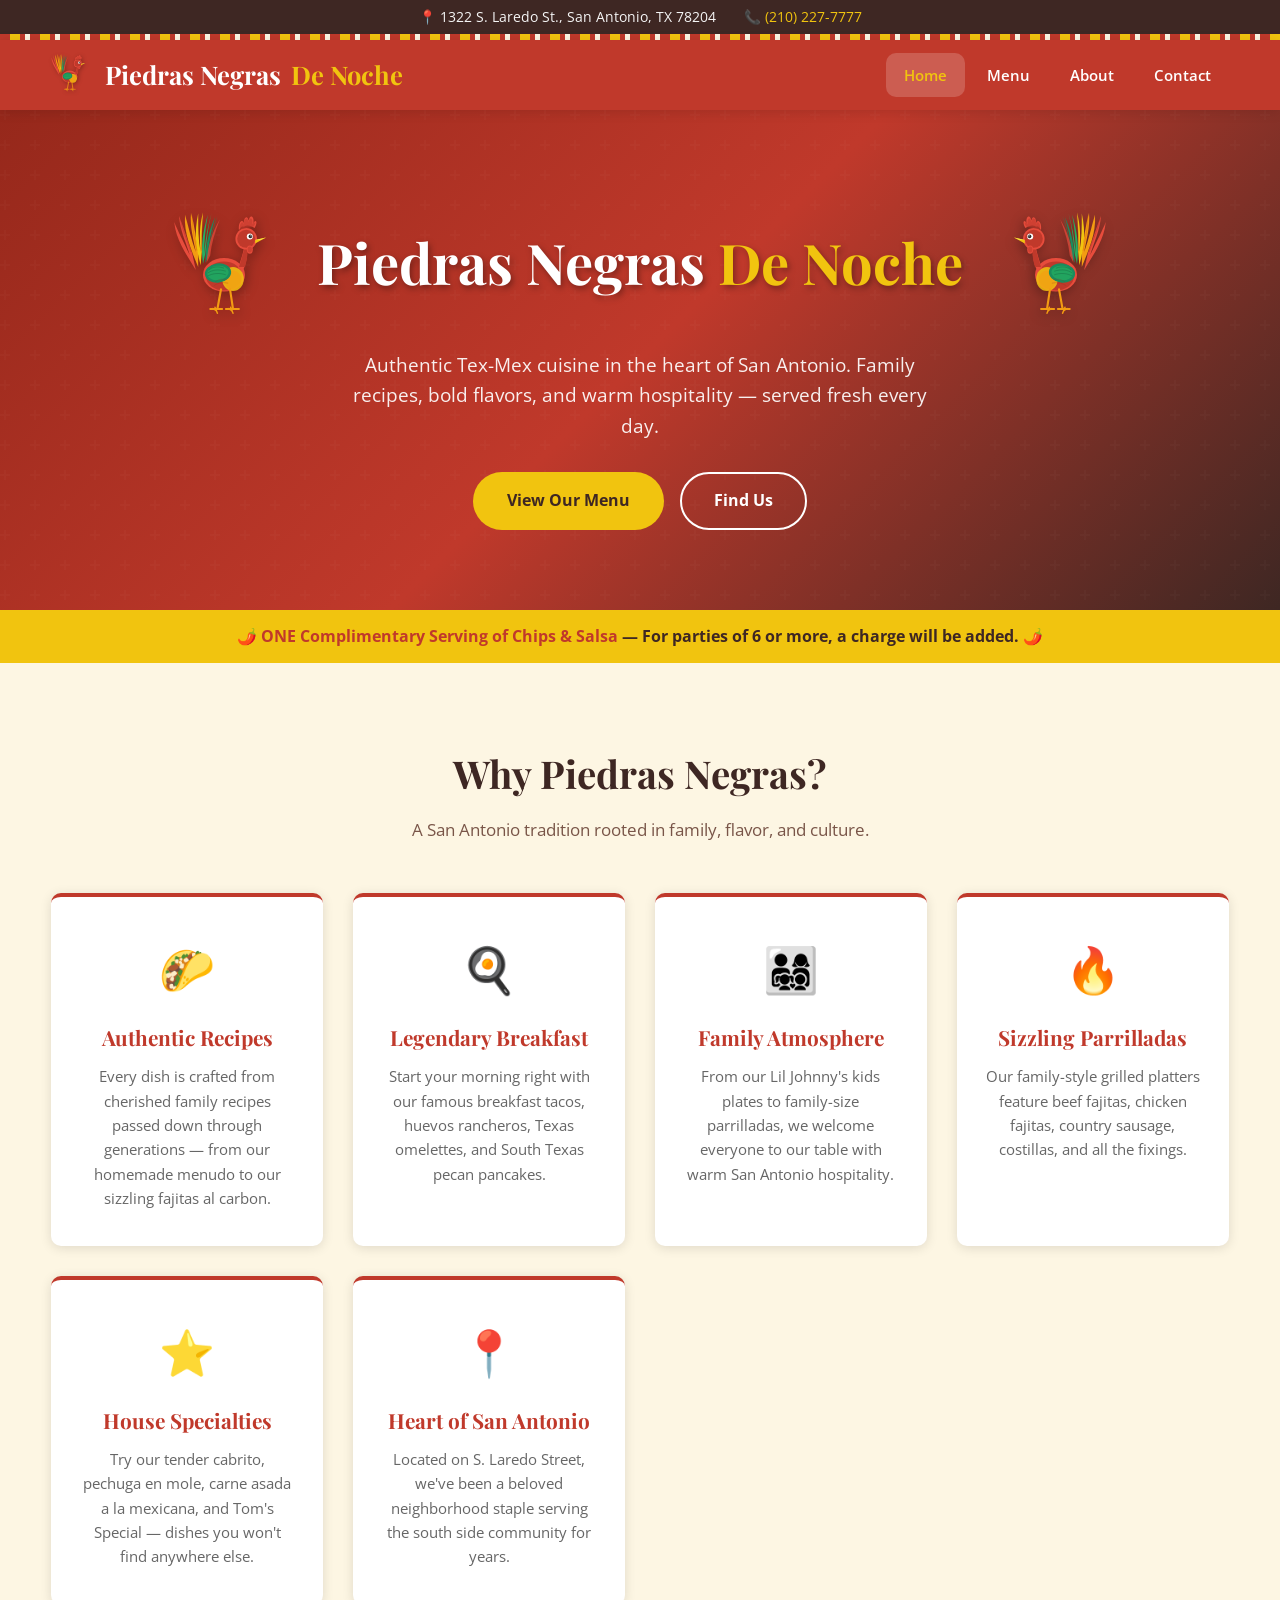
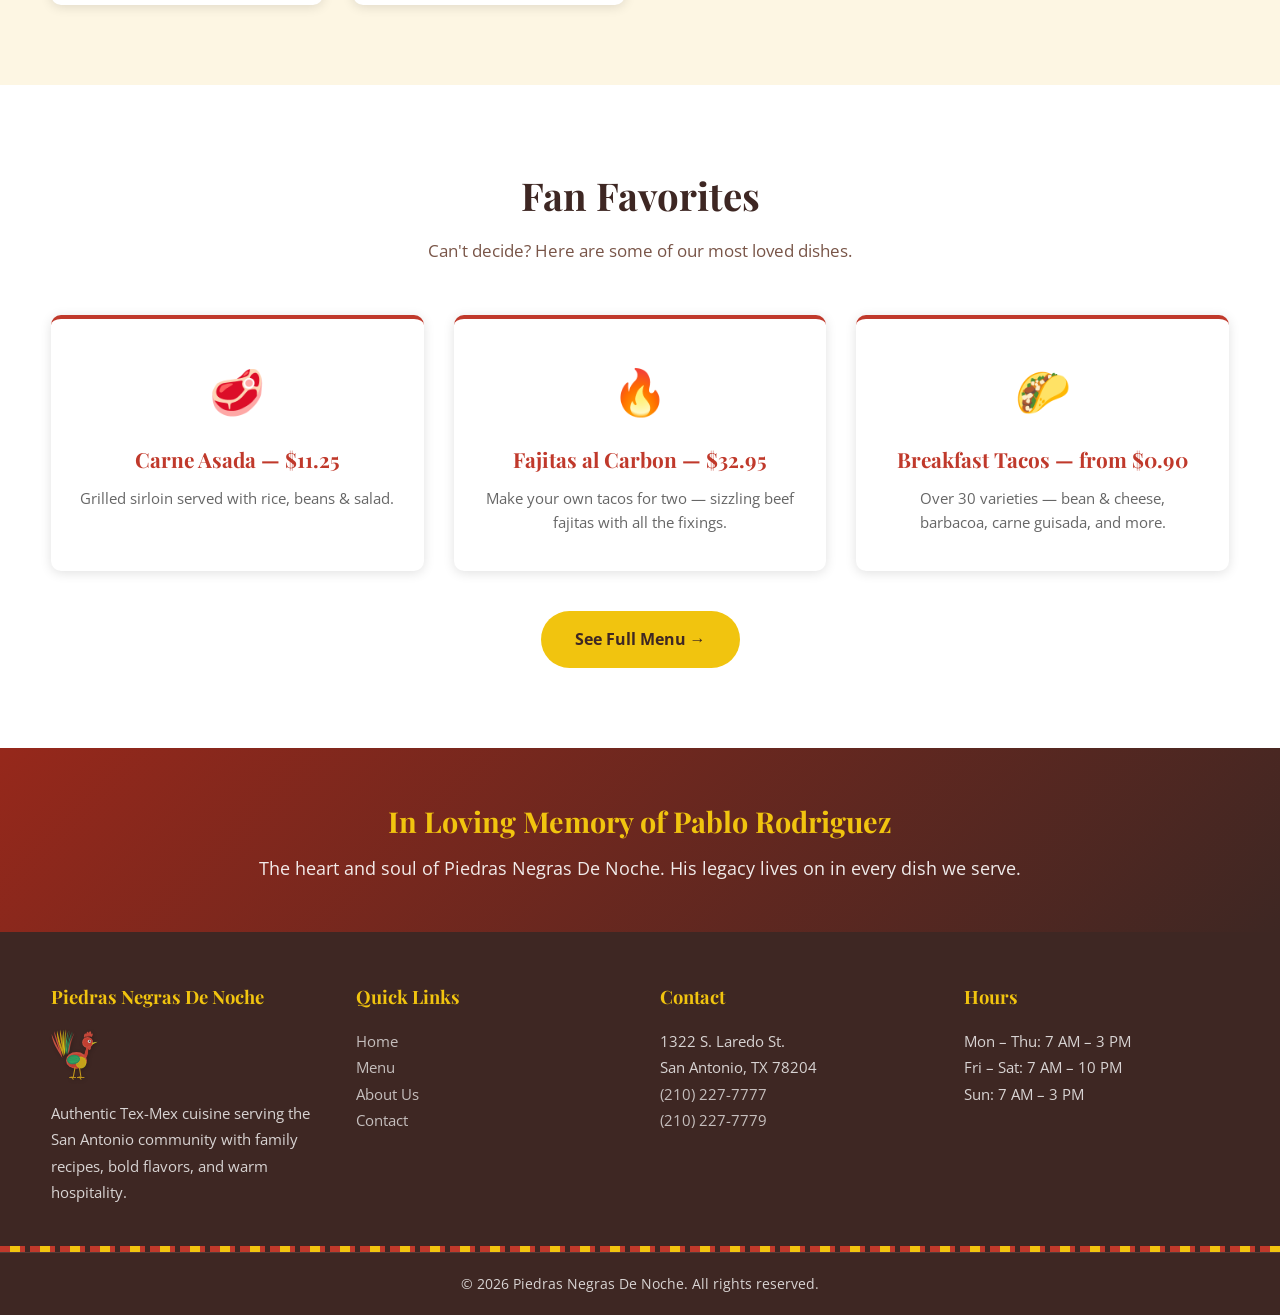
==== index.html @ 1b267cae "first commit" ====
<!DOCTYPE html>
<html lang="en">
<head>
  <meta charset="UTF-8">
  <meta name="viewport" content="width=device-width, initial-scale=1.0">
  <meta name="description" content="Piedras Negras De Noche — Authentic Tex-Mex restaurant in San Antonio, TX. Serving the best breakfast tacos, enchiladas, fajitas, and more since day one.">
  <title>Piedras Negras De Noche | Authentic Tex-Mex — San Antonio, TX</title>

  <!-- Fonts -->
  <link rel="preconnect" href="https://fonts.googleapis.com">
  <link rel="preconnect" href="https://fonts.gstatic.com" crossorigin>
  <link href="https://fonts.googleapis.com/css2?family=Open+Sans:wght@400;600;700&family=Playfair+Display:wght@600;700;800&display=swap" rel="stylesheet">

  <link rel="stylesheet" href="css/styles.css">
</head>
<body>

  <!-- Top Info Bar -->
  <div class="top-bar">
    <span>📍 1322 S. Laredo St., San Antonio, TX 78204</span>
    <span>📞 <a href="tel:2102277777">(210) 227-7777</a></span>
  </div>

  <!-- Decorative Border -->
  <div class="aztec-border"></div>

  <!-- Header -->
  <header>
    <div class="container nav-wrapper">
      <a href="index.html" class="logo">
        <img src="images/rooster.svg" alt="Piedras Negras rooster mascot" class="mascot-logo">
        Piedras Negras <span>De Noche</span>
      </a>
      <button class="hamburger" aria-label="Toggle navigation" aria-expanded="false">
        <span></span><span></span><span></span>
      </button>
      <nav>
        <ul class="nav-menu">
          <li><a href="index.html">Home</a></li>
          <li><a href="menu.html">Menu</a></li>
          <li><a href="about.html">About</a></li>
          <li><a href="contact.html">Contact</a></li>
        </ul>
      </nav>
    </div>
  </header>

  <!-- Hero Section -->
  <section class="hero">
    <div class="hero-mascot-row">
      <img src="images/rooster.svg" alt="" class="mascot-hero" aria-hidden="true">
      <h1>Piedras Negras <span>De Noche</span></h1>
      <img src="images/rooster.svg" alt="" class="mascot-hero flip" aria-hidden="true">
    </div>
    <p>Authentic Tex-Mex cuisine in the heart of San Antonio. Family recipes, bold flavors, and warm hospitality — served fresh every day.</p>
    <div class="hero-cta">
      <a href="menu.html" class="btn btn-primary">View Our Menu</a>
      <a href="contact.html" class="btn btn-outline">Find Us</a>
    </div>
  </section>

  <!-- Specials Banner -->
  <div class="specials-banner">
    🌶️ <span>ONE Complimentary Serving of Chips & Salsa</span> — For parties of 6 or more, a charge will be added. 🌶️
  </div>

  <!-- Why Us Section -->
  <section class="section">
    <div class="container">
      <h2 class="section-title">Why Piedras Negras?</h2>
      <p class="section-subtitle">A San Antonio tradition rooted in family, flavor, and culture.</p>
      <div class="features-grid">
        <div class="feature-card">
          <div class="icon">🌮</div>
          <h3>Authentic Recipes</h3>
          <p>Every dish is crafted from cherished family recipes passed down through generations — from our homemade menudo to our sizzling fajitas al carbon.</p>
        </div>
        <div class="feature-card">
          <div class="icon">🍳</div>
          <h3>Legendary Breakfast</h3>
          <p>Start your morning right with our famous breakfast tacos, huevos rancheros, Texas omelettes, and South Texas pecan pancakes.</p>
        </div>
        <div class="feature-card">
          <div class="icon">👨‍👩‍👧‍👦</div>
          <h3>Family Atmosphere</h3>
          <p>From our Lil Johnny's kids plates to family-size parrilladas, we welcome everyone to our table with warm San Antonio hospitality.</p>
        </div>
        <div class="feature-card">
          <div class="icon">🔥</div>
          <h3>Sizzling Parrilladas</h3>
          <p>Our family-style grilled platters feature beef fajitas, chicken fajitas, country sausage, costillas, and all the fixings.</p>
        </div>
        <div class="feature-card">
          <div class="icon">⭐</div>
          <h3>House Specialties</h3>
          <p>Try our tender cabrito, pechuga en mole, carne asada a la mexicana, and Tom's Special — dishes you won't find anywhere else.</p>
        </div>
        <div class="feature-card">
          <div class="icon">📍</div>
          <h3>Heart of San Antonio</h3>
          <p>Located on S. Laredo Street, we've been a beloved neighborhood staple serving the south side community for years.</p>
        </div>
      </div>
    </div>
  </section>

  <!-- Popular Items Preview -->
  <section class="section section-alt">
    <div class="container">
      <h2 class="section-title">Fan Favorites</h2>
      <p class="section-subtitle">Can't decide? Here are some of our most loved dishes.</p>
      <div class="features-grid">
        <div class="feature-card">
          <div class="icon">🥩</div>
          <h3>Carne Asada — $11.25</h3>
          <p>Grilled sirloin served with rice, beans & salad.</p>
        </div>
        <div class="feature-card">
          <div class="icon">🔥</div>
          <h3>Fajitas al Carbon — $32.95</h3>
          <p>Make your own tacos for two — sizzling beef fajitas with all the fixings.</p>
        </div>
        <div class="feature-card">
          <div class="icon">🌮</div>
          <h3>Breakfast Tacos — from $0.90</h3>
          <p>Over 30 varieties — bean & cheese, barbacoa, carne guisada, and more.</p>
        </div>
      </div>
      <div style="text-align:center;margin-top:40px;">
        <a href="menu.html" class="btn btn-primary">See Full Menu →</a>
      </div>
    </div>
  </section>

  <!-- Dedication -->
  <div class="dedication-banner">
    <h3>In Loving Memory of Pablo Rodriguez</h3>
    <p>The heart and soul of Piedras Negras De Noche. His legacy lives on in every dish we serve.</p>
  </div>

  <!-- Footer -->
  <footer>
    <div class="container">
      <div class="footer-grid">
        <div class="footer-col">
          <h4>Piedras Negras De Noche</h4>
          <img src="images/rooster.svg" alt="Piedras Negras rooster mascot" class="mascot-footer">
          <p>Authentic Tex-Mex cuisine serving the San Antonio community with family recipes, bold flavors, and warm hospitality.</p>
        </div>
        <div class="footer-col">
          <h4>Quick Links</h4>
          <ul>
            <li><a href="index.html">Home</a></li>
            <li><a href="menu.html">Menu</a></li>
            <li><a href="about.html">About Us</a></li>
            <li><a href="contact.html">Contact</a></li>
          </ul>
        </div>
        <div class="footer-col">
          <h4>Contact</h4>
          <p>1322 S. Laredo St.<br>San Antonio, TX 78204</p>
          <p><a href="tel:2102277777">(210) 227-7777</a><br><a href="tel:2102277779">(210) 227-7779</a></p>
        </div>
        <div class="footer-col">
          <h4>Hours</h4>
          <p>Mon – Thu: 7 AM – 3 PM<br>Fri – Sat: 7 AM – 10 PM<br>Sun: 7 AM – 3 PM</p>
        </div>
      </div>
    </div>
    <div class="aztec-border"></div>
    <div class="footer-bottom">
      <p>&copy; <span id="current-year"></span> Piedras Negras De Noche. All rights reserved.</p>
    </div>
  </footer>

  <!-- Back to Top -->
  <button class="back-to-top" aria-label="Back to top">↑</button>

  <script src="js/main.js"></script>
</body>
</html>
---- css/styles.css ----
/* =============================================
   Piedras Negras De Noche — Restaurant Website
   ============================================= */

/* ---------- CSS Variables / Theme ---------- */
:root {
  --red-primary: #c0392b;
  --red-dark: #96281b;
  --red-light: #e74c3c;
  --yellow-primary: #f1c40f;
  --yellow-light: #f9e547;
  --yellow-bg: #fef9e7;
  --cream: #fdf6e3;
  --brown-dark: #3e2723;
  --brown-med: #5d4037;
  --brown-light: #795548;
  --text-dark: #2c2c2c;
  --text-light: #f5f5f5;
  --white: #ffffff;
  --shadow: 0 2px 12px rgba(0,0,0,0.12);
  --shadow-lg: 0 8px 30px rgba(0,0,0,0.18);
  --radius: 10px;
  --transition: all 0.3s ease;
  --font-heading: 'Playfair Display', Georgia, serif;
  --font-body: 'Open Sans', -apple-system, BlinkMacSystemFont, 'Segoe UI', sans-serif;
  --max-width: 1200px;
}

/* ---------- Reset ---------- */
*, *::before, *::after { box-sizing: border-box; margin: 0; padding: 0; }

html { scroll-behavior: smooth; font-size: 16px; }

body {
  font-family: var(--font-body);
  color: var(--text-dark);
  background: var(--cream);
  line-height: 1.6;
  -webkit-font-smoothing: antialiased;
}

img { max-width: 100%; height: auto; display: block; }
a { text-decoration: none; color: inherit; transition: var(--transition); }
ul { list-style: none; }

.container { width: 92%; max-width: var(--max-width); margin: 0 auto; }

/* ---------- Scrollbar ---------- */
::-webkit-scrollbar { width: 8px; }
::-webkit-scrollbar-track { background: var(--cream); }
::-webkit-scrollbar-thumb { background: var(--red-primary); border-radius: 4px; }

/* ---------- Top Bar ---------- */
.top-bar {
  background: var(--brown-dark);
  color: var(--text-light);
  font-size: 0.85rem;
  padding: 6px 0;
  text-align: center;
}
.top-bar a { color: var(--yellow-primary); }
.top-bar a:hover { color: var(--yellow-light); }
.top-bar span { margin: 0 12px; }

/* ---------- Header / Navbar ---------- */
header {
  background: var(--red-primary);
  position: sticky;
  top: 0;
  z-index: 1000;
  box-shadow: var(--shadow);
}

.nav-wrapper {
  display: flex;
  align-items: center;
  justify-content: space-between;
  padding: 0 0;
  min-height: 70px;
}

.logo {
  font-family: var(--font-heading);
  font-size: 1.6rem;
  color: var(--white);
  font-weight: 700;
  white-space: nowrap;
  display: flex;
  align-items: center;
  gap: 10px;
}
.logo span { color: var(--yellow-primary); }

/* Rooster Mascot */
.mascot-logo {
  width: 44px;
  height: 44px;
  flex-shrink: 0;
  filter: drop-shadow(1px 1px 2px rgba(0,0,0,0.3));
  transition: var(--transition);
}
.logo:hover .mascot-logo {
  transform: scale(1.1);
  filter: drop-shadow(2px 2px 4px rgba(0,0,0,0.4));
}

.mascot-hero {
  width: 120px;
  height: 120px;
  filter: drop-shadow(2px 3px 6px rgba(0,0,0,0.3));
  animation: mascotBob 3s ease-in-out infinite;
}
.mascot-hero.flip {
  transform: scaleX(-1);
}

@keyframes mascotBob {
  0%, 100% { transform: translateY(0); }
  50% { transform: translateY(-8px); }
}
@keyframes mascotBobFlip {
  0%, 100% { transform: scaleX(-1) translateY(0); }
  50% { transform: scaleX(-1) translateY(-8px); }
}
.mascot-hero.flip {
  animation: mascotBobFlip 3s ease-in-out infinite;
  animation-delay: 0.3s;
}

.hero-mascot-row {
  display: flex;
  align-items: center;
  justify-content: center;
  gap: 24px;
  margin-bottom: 20px;
}

.mascot-footer {
  width: 60px;
  height: 60px;
  opacity: 0.7;
  margin-bottom: 12px;
  filter: brightness(1.3) drop-shadow(1px 1px 2px rgba(0,0,0,0.3));
  transition: var(--transition);
}
.mascot-footer:hover {
  opacity: 1;
  transform: scale(1.08);
}

@media (max-width: 768px) {
  .mascot-logo { width: 36px; height: 36px; }
  .mascot-hero { width: 80px; height: 80px; }
  .hero-mascot-row { gap: 14px; }
}
@media (max-width: 600px) {
  .mascot-hero { width: 60px; height: 60px; }
  .hero-mascot-row { gap: 10px; }
}

nav ul {
  display: flex;
  gap: 4px;
}

nav a {
  display: block;
  padding: 10px 18px;
  color: var(--white);
  font-weight: 600;
  font-size: 0.95rem;
  border-radius: var(--radius);
  transition: var(--transition);
}
nav a:hover,
nav a.active {
  background: rgba(255,255,255,0.18);
  color: var(--yellow-primary);
}

/* Hamburger */
.hamburger {
  display: none;
  flex-direction: column;
  gap: 5px;
  background: none;
  border: none;
  cursor: pointer;
  padding: 8px;
}
.hamburger span {
  display: block;
  width: 26px;
  height: 3px;
  background: var(--white);
  border-radius: 2px;
  transition: var(--transition);
}

/* Mobile nav */
@media (max-width: 768px) {
  .hamburger { display: flex; }
  nav ul {
    display: none;
    flex-direction: column;
    position: absolute;
    top: 70px; left: 0; right: 0;
    background: var(--red-dark);
    padding: 16px;
    gap: 0;
    box-shadow: var(--shadow-lg);
  }
  nav ul.open { display: flex; }
  nav a { padding: 14px 20px; border-radius: 0; border-bottom: 1px solid rgba(255,255,255,0.1); }
  .logo { font-size: 1.25rem; }
}

/* ---------- Hero ---------- */
.hero {
  background: linear-gradient(135deg, var(--red-dark) 0%, var(--red-primary) 50%, var(--brown-dark) 100%);
  color: var(--white);
  text-align: center;
  padding: 100px 20px 80px;
  position: relative;
  overflow: hidden;
}
.hero::before {
  content: '';
  position: absolute;
  top: 0; left: 0; right: 0; bottom: 0;
  background: url("data:image/svg+xml,%3Csvg width='60' height='60' viewBox='0 0 60 60' xmlns='http://www.w3.org/2000/svg'%3E%3Cg fill='none' fill-rule='evenodd'%3E%3Cg fill='%23ffffff' fill-opacity='0.04'%3E%3Cpath d='M36 34v-4h-2v4h-4v2h4v4h2v-4h4v-2h-4zm0-30V0h-2v4h-4v2h4v4h2V6h4V4h-4zM6 34v-4H4v4H0v2h4v4h2v-4h4v-2H6zM6 4V0H4v4H0v2h4v4h2V6h4V4H6z'/%3E%3C/g%3E%3C/g%3E%3C/svg%3E") repeat;
  opacity: 0.5;
}
.hero > * { position: relative; z-index: 1; }
.hero h1 {
  font-family: var(--font-heading);
  font-size: 3.5rem;
  margin-bottom: 16px;
  text-shadow: 2px 3px 6px rgba(0,0,0,0.35);
}
.hero h1 span { color: var(--yellow-primary); }
.hero p {
  font-size: 1.2rem;
  margin-bottom: 30px;
  max-width: 600px;
  margin-left: auto; margin-right: auto;
  opacity: 0.92;
}
.hero-cta {
  display: inline-flex;
  gap: 16px;
  flex-wrap: wrap;
  justify-content: center;
}

/* Buttons */
.btn {
  display: inline-block;
  padding: 14px 32px;
  border-radius: 50px;
  font-weight: 700;
  font-size: 1rem;
  cursor: pointer;
  border: 2px solid transparent;
  transition: var(--transition);
  text-align: center;
}
.btn-primary {
  background: var(--yellow-primary);
  color: var(--brown-dark);
}
.btn-primary:hover {
  background: var(--yellow-light);
  transform: translateY(-2px);
  box-shadow: 0 6px 20px rgba(241,196,15,0.4);
}
.btn-outline {
  border-color: var(--white);
  color: var(--white);
  background: transparent;
}
.btn-outline:hover {
  background: var(--white);
  color: var(--red-primary);
  transform: translateY(-2px);
}

/* ---------- Section Common ---------- */
.section {
  padding: 80px 0;
}
.section-title {
  font-family: var(--font-heading);
  font-size: 2.4rem;
  text-align: center;
  margin-bottom: 12px;
  color: var(--brown-dark);
}
.section-subtitle {
  text-align: center;
  color: var(--brown-light);
  font-size: 1.05rem;
  margin-bottom: 50px;
}
.section-alt { background: var(--white); }

/* ---------- Features / Info Cards ---------- */
.features-grid {
  display: grid;
  grid-template-columns: repeat(auto-fit, minmax(260px, 1fr));
  gap: 30px;
}
.feature-card {
  background: var(--white);
  border-radius: var(--radius);
  padding: 36px 28px;
  text-align: center;
  box-shadow: var(--shadow);
  transition: var(--transition);
  border-top: 4px solid var(--red-primary);
}
.feature-card:hover {
  transform: translateY(-6px);
  box-shadow: var(--shadow-lg);
}
.feature-card .icon {
  font-size: 2.8rem;
  margin-bottom: 16px;
}
.feature-card h3 {
  font-family: var(--font-heading);
  font-size: 1.3rem;
  margin-bottom: 10px;
  color: var(--red-primary);
}
.feature-card p {
  color: #666;
  font-size: 0.95rem;
}

/* ---------- Menu Page ---------- */
.menu-nav {
  display: flex;
  flex-wrap: wrap;
  justify-content: center;
  gap: 8px;
  margin-bottom: 40px;
  padding: 0 10px;
}
.menu-nav button {
  padding: 10px 20px;
  border: 2px solid var(--red-primary);
  background: var(--white);
  color: var(--red-primary);
  border-radius: 50px;
  cursor: pointer;
  font-weight: 600;
  font-size: 0.88rem;
  transition: var(--transition);
  white-space: nowrap;
}
.menu-nav button:hover,
.menu-nav button.active {
  background: var(--red-primary);
  color: var(--white);
}

.menu-category {
  margin-bottom: 50px;
  scroll-margin-top: 100px;
}
.menu-category-header {
  display: flex;
  align-items: center;
  gap: 12px;
  margin-bottom: 8px;
  padding-bottom: 12px;
  border-bottom: 3px solid var(--red-primary);
}
.menu-category-header .cat-icon { font-size: 2rem; }
.menu-category-header h2 {
  font-family: var(--font-heading);
  font-size: 1.8rem;
  color: var(--red-primary);
}
.menu-category-desc {
  font-style: italic;
  color: var(--brown-light);
  margin-bottom: 20px;
  font-size: 0.95rem;
}

.menu-items {
  display: grid;
  grid-template-columns: repeat(auto-fill, minmax(340px, 1fr));
  gap: 16px;
}

.menu-item {
  display: flex;
  justify-content: space-between;
  align-items: flex-start;
  gap: 12px;
  background: var(--white);
  padding: 18px 20px;
  border-radius: var(--radius);
  box-shadow: 0 1px 6px rgba(0,0,0,0.07);
  transition: var(--transition);
  border-left: 4px solid transparent;
}
.menu-item:hover {
  border-left-color: var(--yellow-primary);
  box-shadow: var(--shadow);
  transform: translateX(4px);
}
.menu-item-info { flex: 1; }
.menu-item-name {
  font-weight: 700;
  font-size: 1rem;
  color: var(--brown-dark);
  margin-bottom: 4px;
}
.menu-item-desc {
  font-size: 0.85rem;
  color: #777;
  line-height: 1.4;
}
.menu-item-price {
  font-weight: 800;
  font-size: 1.1rem;
  color: var(--red-primary);
  white-space: nowrap;
  padding-top: 2px;
}

/* Menu search */
.menu-search-wrapper {
  max-width: 460px;
  margin: 0 auto 30px;
  position: relative;
}
.menu-search-wrapper input {
  width: 100%;
  padding: 14px 20px 14px 48px;
  border: 2px solid #ddd;
  border-radius: 50px;
  font-size: 1rem;
  outline: none;
  transition: var(--transition);
}
.menu-search-wrapper input:focus {
  border-color: var(--red-primary);
  box-shadow: 0 0 0 3px rgba(192,57,43,0.12);
}
.menu-search-wrapper .search-icon {
  position: absolute;
  left: 18px;
  top: 50%;
  transform: translateY(-50%);
  font-size: 1.2rem;
  color: #999;
}

/* ---------- About Page ---------- */
.about-grid {
  display: grid;
  grid-template-columns: 1fr 1fr;
  gap: 50px;
  align-items: center;
}
.about-text h2 {
  font-family: var(--font-heading);
  font-size: 2rem;
  color: var(--red-primary);
  margin-bottom: 18px;
}
.about-text p {
  margin-bottom: 16px;
  color: #555;
  line-height: 1.7;
}
.about-img {
  border-radius: var(--radius);
  overflow: hidden;
  box-shadow: var(--shadow-lg);
}
.about-img img {
  width: 100%;
  height: 400px;
  object-fit: cover;
}

.dedication-banner {
  background: linear-gradient(135deg, var(--red-dark), var(--brown-dark));
  color: var(--white);
  text-align: center;
  padding: 50px 20px;
}
.dedication-banner h3 {
  font-family: var(--font-heading);
  font-size: 1.8rem;
  margin-bottom: 10px;
  color: var(--yellow-primary);
}
.dedication-banner p {
  font-size: 1.1rem;
  opacity: 0.9;
}

/* Hours table */
.hours-table {
  width: 100%;
  max-width: 500px;
  margin: 0 auto;
  border-collapse: collapse;
}
.hours-table th,
.hours-table td {
  padding: 12px 20px;
  text-align: left;
  border-bottom: 1px solid #eee;
}
.hours-table th {
  color: var(--brown-dark);
  font-weight: 700;
  text-transform: capitalize;
}
.hours-table td { color: #555; }
.hours-table tr:hover { background: var(--yellow-bg); }

@media (max-width: 768px) {
  .about-grid { grid-template-columns: 1fr; }
  .about-img { order: -1; }
}

/* ---------- Contact Page ---------- */
.contact-grid {
  display: grid;
  grid-template-columns: 1fr 1fr;
  gap: 50px;
}
.contact-info-card {
  background: var(--white);
  border-radius: var(--radius);
  padding: 30px;
  box-shadow: var(--shadow);
  margin-bottom: 20px;
  display: flex;
  align-items: center;
  gap: 20px;
  transition: var(--transition);
}
.contact-info-card:hover {
  transform: translateY(-3px);
  box-shadow: var(--shadow-lg);
}
.contact-info-card .c-icon {
  font-size: 2rem;
  width: 60px;
  height: 60px;
  display: flex;
  align-items: center;
  justify-content: center;
  background: var(--red-primary);
  color: var(--white);
  border-radius: 50%;
  flex-shrink: 0;
}
.contact-info-card h3 {
  font-size: 1.05rem;
  color: var(--brown-dark);
  margin-bottom: 4px;
}
.contact-info-card p {
  color: #666;
  font-size: 0.95rem;
}
.contact-info-card a { color: var(--red-primary); font-weight: 600; }
.contact-info-card a:hover { color: var(--red-dark); }

.contact-form {
  background: var(--white);
  border-radius: var(--radius);
  padding: 36px;
  box-shadow: var(--shadow);
}
.contact-form h2 {
  font-family: var(--font-heading);
  font-size: 1.6rem;
  color: var(--red-primary);
  margin-bottom: 24px;
}
.form-group {
  margin-bottom: 20px;
}
.form-group label {
  display: block;
  font-weight: 600;
  margin-bottom: 6px;
  color: var(--brown-dark);
  font-size: 0.92rem;
}
.form-group input,
.form-group textarea,
.form-group select {
  width: 100%;
  padding: 12px 16px;
  border: 2px solid #ddd;
  border-radius: 8px;
  font-size: 1rem;
  font-family: var(--font-body);
  outline: none;
  transition: var(--transition);
}
.form-group input:focus,
.form-group textarea:focus,
.form-group select:focus {
  border-color: var(--red-primary);
  box-shadow: 0 0 0 3px rgba(192,57,43,0.1);
}
.form-group textarea { resize: vertical; min-height: 120px; }

.btn-submit {
  background: var(--red-primary);
  color: var(--white);
  padding: 14px 40px;
  border: none;
  border-radius: 50px;
  font-size: 1rem;
  font-weight: 700;
  cursor: pointer;
  transition: var(--transition);
  width: 100%;
}
.btn-submit:hover {
  background: var(--red-dark);
  transform: translateY(-2px);
  box-shadow: 0 6px 20px rgba(192,57,43,0.3);
}

.map-wrapper {
  border-radius: var(--radius);
  overflow: hidden;
  box-shadow: var(--shadow);
  margin-top: 50px;
}
.map-wrapper iframe {
  width: 100%;
  height: 400px;
  border: 0;
}

@media (max-width: 768px) {
  .contact-grid { grid-template-columns: 1fr; }
}

/* ---------- Footer ---------- */
footer {
  background: var(--brown-dark);
  color: rgba(255,255,255,0.8);
  padding: 50px 0 0;
}
.footer-grid {
  display: grid;
  grid-template-columns: repeat(auto-fit, minmax(220px, 1fr));
  gap: 40px;
  margin-bottom: 40px;
}
.footer-col h4 {
  font-family: var(--font-heading);
  color: var(--yellow-primary);
  font-size: 1.15rem;
  margin-bottom: 16px;
}
.footer-col p,
.footer-col li {
  font-size: 0.92rem;
  line-height: 1.8;
}
.footer-col a { color: rgba(255,255,255,0.7); }
.footer-col a:hover { color: var(--yellow-primary); }
.footer-bottom {
  border-top: 1px solid rgba(255,255,255,0.1);
  padding: 20px 0;
  text-align: center;
  font-size: 0.85rem;
}

/* ---------- Page Hero (inner pages) ---------- */
.page-hero {
  background: linear-gradient(135deg, var(--red-dark), var(--red-primary));
  color: var(--white);
  text-align: center;
  padding: 60px 20px;
  position: relative;
}
.page-hero::before {
  content: '';
  position: absolute;
  inset: 0;
  background: url("data:image/svg+xml,%3Csvg width='40' height='40' viewBox='0 0 40 40' xmlns='http://www.w3.org/2000/svg'%3E%3Cg fill='%23ffffff' fill-opacity='0.05'%3E%3Cpath fill-rule='evenodd' d='M0 20L20 0h20v20L20 40H0V20z'/%3E%3C/g%3E%3C/svg%3E") repeat;
}
.page-hero > * { position: relative; }
.page-hero h1 {
  font-family: var(--font-heading);
  font-size: 2.8rem;
  margin-bottom: 10px;
}
.page-hero p { opacity: 0.9; font-size: 1.1rem; }

/* ---------- Specials Banner ---------- */
.specials-banner {
  background: var(--yellow-primary);
  color: var(--brown-dark);
  text-align: center;
  padding: 14px 20px;
  font-weight: 700;
  font-size: 1rem;
}
.specials-banner span { color: var(--red-primary); }

/* ---------- Responsive helpers ---------- */
@media (max-width: 600px) {
  .hero h1 { font-size: 2.2rem; }
  .hero p { font-size: 1rem; }
  .section { padding: 50px 0; }
  .section-title { font-size: 1.8rem; }
  .menu-items { grid-template-columns: 1fr; }
  .page-hero h1 { font-size: 2rem; }
  .btn { padding: 12px 24px; font-size: 0.9rem; }
}

/* ---------- Back to Top ---------- */
.back-to-top {
  position: fixed;
  bottom: 30px;
  right: 30px;
  width: 46px;
  height: 46px;
  background: var(--red-primary);
  color: var(--white);
  border: none;
  border-radius: 50%;
  font-size: 1.4rem;
  cursor: pointer;
  display: none;
  align-items: center;
  justify-content: center;
  box-shadow: var(--shadow-lg);
  transition: var(--transition);
  z-index: 999;
}
.back-to-top:hover {
  background: var(--red-dark);
  transform: translateY(-3px);
}
.back-to-top.show { display: flex; }

/* ---------- Aztec Decorative Border ---------- */
.aztec-border {
  height: 6px;
  background: repeating-linear-gradient(
    90deg,
    var(--red-primary) 0px,
    var(--red-primary) 10px,
    var(--yellow-primary) 10px,
    var(--yellow-primary) 20px,
    var(--red-primary) 20px,
    var(--red-primary) 25px,
    transparent 25px,
    transparent 30px
  );
}

/* ---------- Loading Spinner ---------- */
.loading {
  text-align: center;
  padding: 60px 20px;
  color: var(--brown-light);
  font-size: 1.1rem;
}
.loading::after {
  content: '';
  display: block;
  width: 40px;
  height: 40px;
  margin: 20px auto;
  border: 4px solid #eee;
  border-top-color: var(--red-primary);
  border-radius: 50%;
  animation: spin 0.8s linear infinite;
}
@keyframes spin { to { transform: rotate(360deg); } }

/* No results */
.no-results {
  text-align: center;
  padding: 40px 20px;
  color: var(--brown-light);
  font-size: 1.1rem;
}
.no-results .icon { font-size: 3rem; margin-bottom: 10px; }
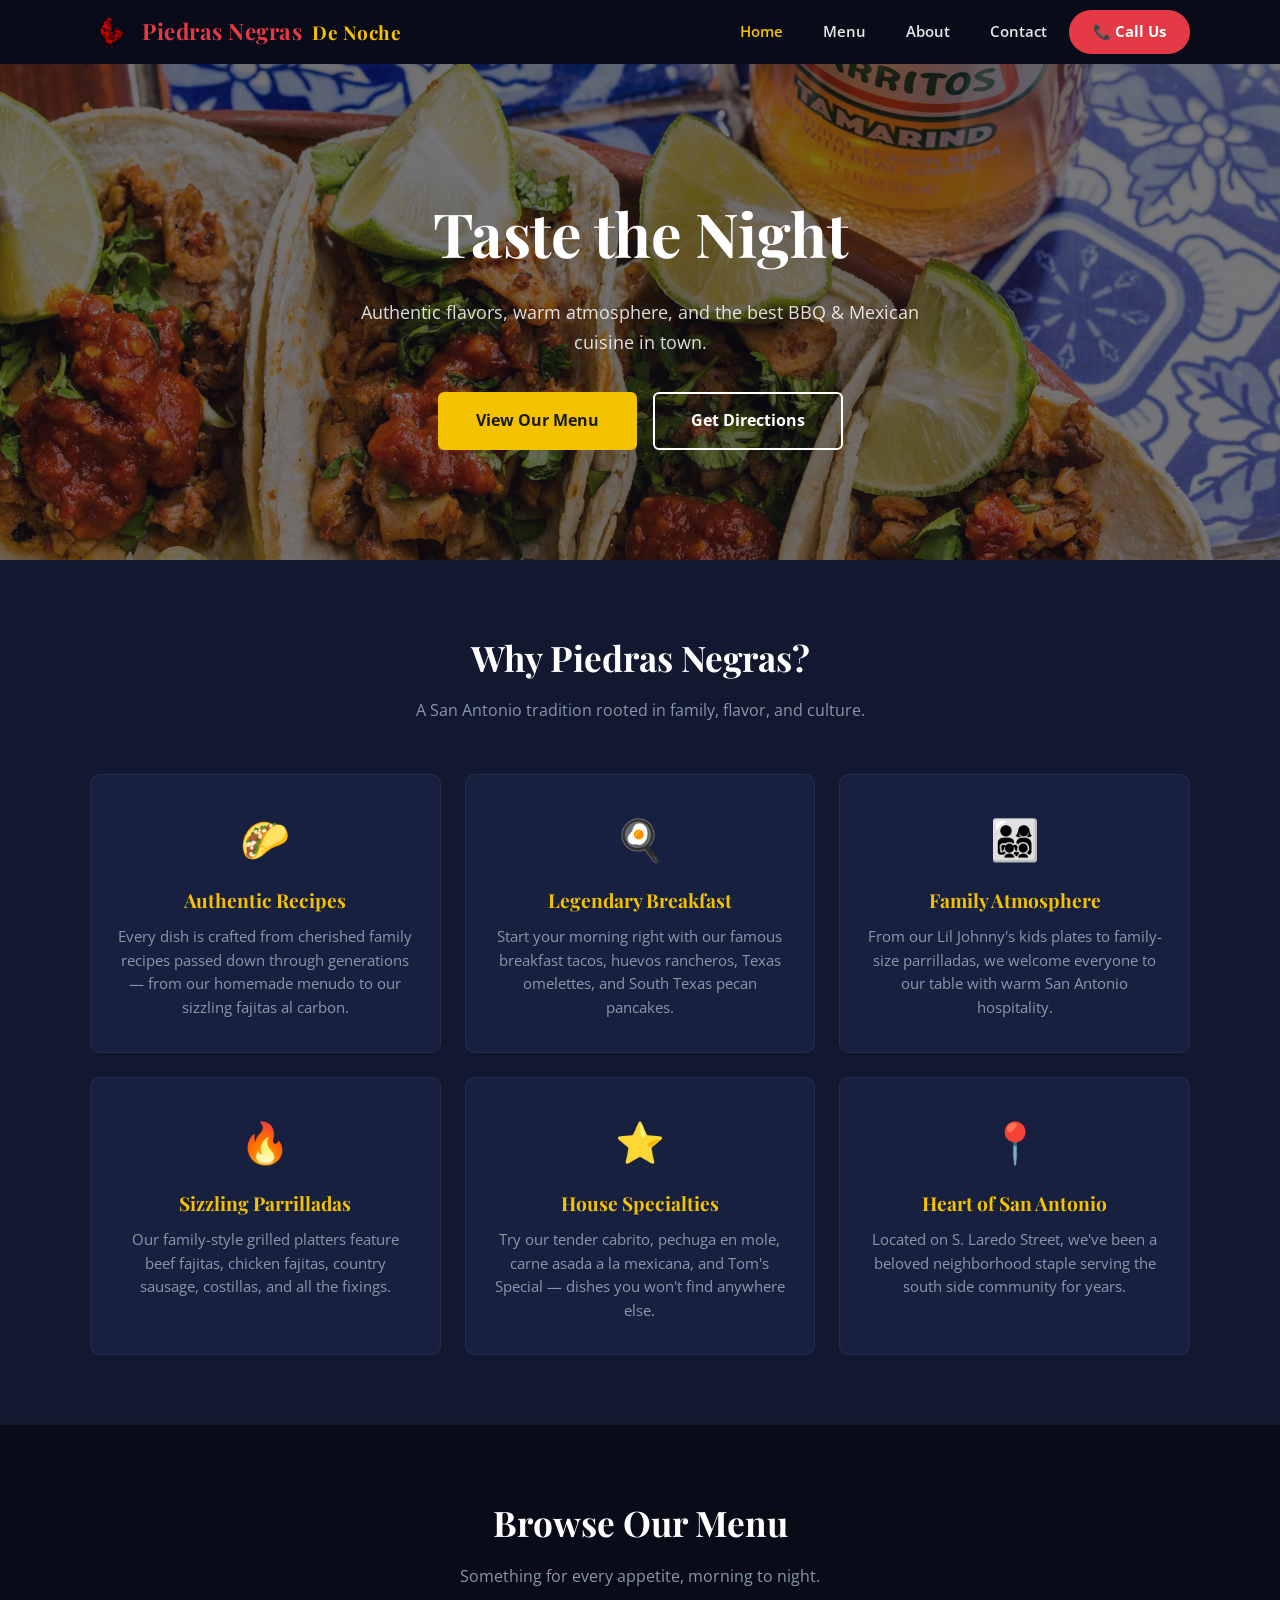
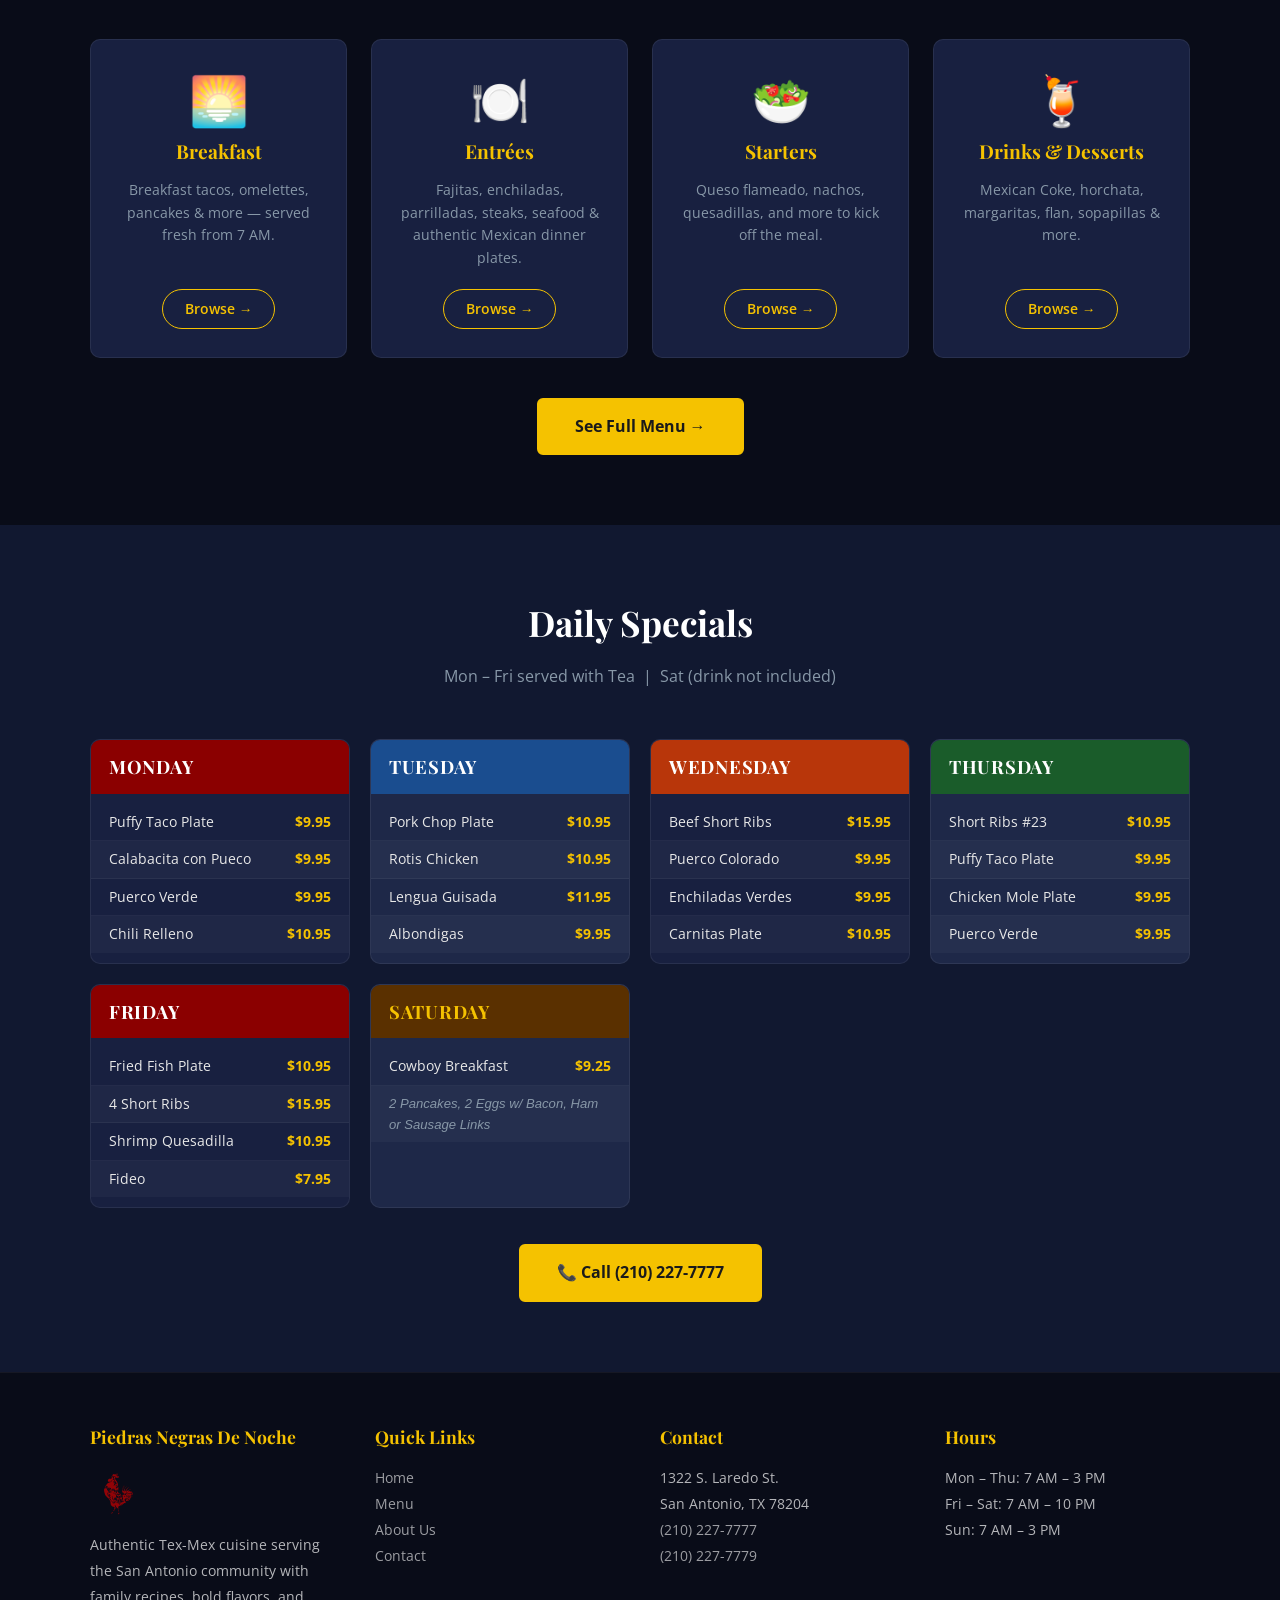
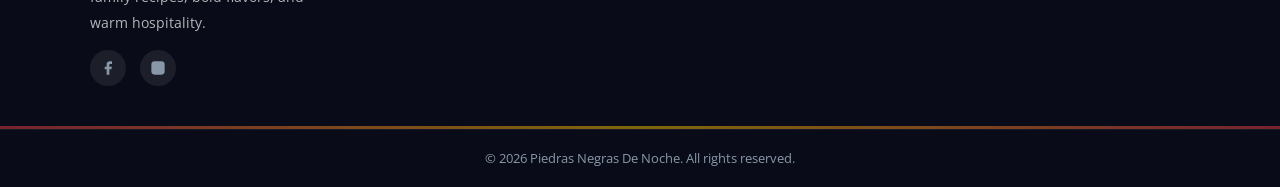
==== commit baa06a60: "Version 2 of the site" ====
--- a/index.html
+++ b/index.html
@@ -14,15 +14,6 @@
   <link rel="stylesheet" href="css/styles.css">
 </head>
 <body>
-
-  <!-- Top Info Bar -->
-  <div class="top-bar">
-    <span>📍 1322 S. Laredo St., San Antonio, TX 78204</span>
-    <span>📞 <a href="tel:2102277777">(210) 227-7777</a></span>
-  </div>
-
-  <!-- Decorative Border -->
-  <div class="aztec-border"></div>
 
   <!-- Header -->
   <header>
@@ -40,6 +31,7 @@
           <li><a href="menu.html">Menu</a></li>
           <li><a href="about.html">About</a></li>
           <li><a href="contact.html">Contact</a></li>
+          <li><a href="tel:2102277777" class="nav-cta">📞 Call Us</a></li>
         </ul>
       </nav>
     </div>
@@ -47,22 +39,13 @@
 
   <!-- Hero Section -->
   <section class="hero">
-    <div class="hero-mascot-row">
-      <img src="images/rooster.svg" alt="" class="mascot-hero" aria-hidden="true">
-      <h1>Piedras Negras <span>De Noche</span></h1>
-      <img src="images/rooster.svg" alt="" class="mascot-hero flip" aria-hidden="true">
-    </div>
-    <p>Authentic Tex-Mex cuisine in the heart of San Antonio. Family recipes, bold flavors, and warm hospitality — served fresh every day.</p>
+    <h1>Taste the Night</h1>
+    <p>Authentic flavors, warm atmosphere, and the best BBQ &amp; Mexican cuisine in town.</p>
     <div class="hero-cta">
       <a href="menu.html" class="btn btn-primary">View Our Menu</a>
-      <a href="contact.html" class="btn btn-outline">Find Us</a>
-    </div>
-  </section>
-
-  <!-- Specials Banner -->
-  <div class="specials-banner">
-    🌶️ <span>ONE Complimentary Serving of Chips & Salsa</span> — For parties of 6 or more, a charge will be added. 🌶️
-  </div>
+      <a href="contact.html" class="btn btn-outline">Get Directions</a>
+    </div>
+  </section>
 
   <!-- Why Us Section -->
   <section class="section">
@@ -104,27 +87,36 @@
     </div>
   </section>
 
-  <!-- Popular Items Preview -->
+  <!-- Browse Our Menu — Visual Preview -->
   <section class="section section-alt">
     <div class="container">
-      <h2 class="section-title">Fan Favorites</h2>
-      <p class="section-subtitle">Can't decide? Here are some of our most loved dishes.</p>
-      <div class="features-grid">
-        <div class="feature-card">
-          <div class="icon">🥩</div>
-          <h3>Carne Asada — $11.25</h3>
-          <p>Grilled sirloin served with rice, beans & salad.</p>
-        </div>
-        <div class="feature-card">
-          <div class="icon">🔥</div>
-          <h3>Fajitas al Carbon — $32.95</h3>
-          <p>Make your own tacos for two — sizzling beef fajitas with all the fixings.</p>
-        </div>
-        <div class="feature-card">
-          <div class="icon">🌮</div>
-          <h3>Breakfast Tacos — from $0.90</h3>
-          <p>Over 30 varieties — bean & cheese, barbacoa, carne guisada, and more.</p>
-        </div>
+      <h2 class="section-title">Browse Our Menu</h2>
+      <p class="section-subtitle">Something for every appetite, morning to night.</p>
+      <div class="menu-preview-grid">
+        <a href="menu.html#breakfast" class="menu-preview-card">
+          <div class="preview-icon">🌅</div>
+          <h3>Breakfast</h3>
+          <p>Breakfast tacos, omelettes, pancakes & more — served fresh from 7 AM.</p>
+          <span class="btn-preview">Browse →</span>
+        </a>
+        <a href="menu.html#entrees" class="menu-preview-card">
+          <div class="preview-icon">🍽️</div>
+          <h3>Entrées</h3>
+          <p>Fajitas, enchiladas, parrilladas, steaks, seafood & authentic Mexican dinner plates.</p>
+          <span class="btn-preview">Browse →</span>
+        </a>
+        <a href="menu.html#starters" class="menu-preview-card">
+          <div class="preview-icon">🥗</div>
+          <h3>Starters</h3>
+          <p>Queso flameado, nachos, quesadillas, and more to kick off the meal.</p>
+          <span class="btn-preview">Browse →</span>
+        </a>
+        <a href="menu.html#drinks" class="menu-preview-card">
+          <div class="preview-icon">🍹</div>
+          <h3>Drinks &amp; Desserts</h3>
+          <p>Mexican Coke, horchata, margaritas, flan, sopapillas &amp; more.</p>
+          <span class="btn-preview">Browse →</span>
+        </a>
       </div>
       <div style="text-align:center;margin-top:40px;">
         <a href="menu.html" class="btn btn-primary">See Full Menu →</a>
@@ -132,11 +124,79 @@
     </div>
   </section>
 
-  <!-- Dedication -->
-  <div class="dedication-banner">
-    <h3>In Loving Memory of Pablo Rodriguez</h3>
-    <p>The heart and soul of Piedras Negras De Noche. His legacy lives on in every dish we serve.</p>
-  </div>
+  <!-- Daily Specials -->
+  <section class="section specials-section">
+    <div class="container">
+      <h2 class="section-title">Daily Specials</h2>
+      <p class="section-subtitle">Mon – Fri served with Tea &nbsp;|&nbsp; Sat (drink not included)</p>
+
+      <div class="specials-grid">
+
+        <div class="special-day">
+          <div class="special-day-header monday">Monday</div>
+          <ul>
+            <li><span>Puffy Taco Plate</span><span>$9.95</span></li>
+            <li><span>Calabacita con Pueco</span><span>$9.95</span></li>
+            <li><span>Puerco Verde</span><span>$9.95</span></li>
+            <li><span>Chili Relleno</span><span>$10.95</span></li>
+          </ul>
+        </div>
+
+        <div class="special-day">
+          <div class="special-day-header tuesday">Tuesday</div>
+          <ul>
+            <li><span>Pork Chop Plate</span><span>$10.95</span></li>
+            <li><span>Rotis Chicken</span><span>$10.95</span></li>
+            <li><span>Lengua Guisada</span><span>$11.95</span></li>
+            <li><span>Albondigas</span><span>$9.95</span></li>
+          </ul>
+        </div>
+
+        <div class="special-day">
+          <div class="special-day-header wednesday">Wednesday</div>
+          <ul>
+            <li><span>Beef Short Ribs</span><span>$15.95</span></li>
+            <li><span>Puerco Colorado</span><span>$9.95</span></li>
+            <li><span>Enchiladas Verdes</span><span>$9.95</span></li>
+            <li><span>Carnitas Plate</span><span>$10.95</span></li>
+          </ul>
+        </div>
+
+        <div class="special-day">
+          <div class="special-day-header thursday">Thursday</div>
+          <ul>
+            <li><span>Short Ribs #23</span><span>$10.95</span></li>
+            <li><span>Puffy Taco Plate</span><span>$9.95</span></li>
+            <li><span>Chicken Mole Plate</span><span>$9.95</span></li>
+            <li><span>Puerco Verde</span><span>$9.95</span></li>
+          </ul>
+        </div>
+
+        <div class="special-day">
+          <div class="special-day-header friday">Friday</div>
+          <ul>
+            <li><span>Fried Fish Plate</span><span>$10.95</span></li>
+            <li><span>4 Short Ribs</span><span>$15.95</span></li>
+            <li><span>Shrimp Quesadilla</span><span>$10.95</span></li>
+            <li><span>Fideo</span><span>$7.95</span></li>
+          </ul>
+        </div>
+
+        <div class="special-day">
+          <div class="special-day-header saturday">Saturday</div>
+          <ul>
+            <li><span>Cowboy Breakfast</span><span>$9.25</span></li>
+            <li class="special-note"><span>2 Pancakes, 2 Eggs w/ Bacon, Ham or Sausage Links</span><span></span></li>
+          </ul>
+        </div>
+
+      </div>
+
+      <div style="text-align:center; margin-top:36px;">
+        <a href="tel:2102277777" class="btn btn-primary">📞 Call (210) 227-7777</a>
+      </div>
+    </div>
+  </section>
 
   <!-- Footer -->
   <footer>
@@ -146,6 +206,10 @@
           <h4>Piedras Negras De Noche</h4>
           <img src="images/rooster.svg" alt="Piedras Negras rooster mascot" class="mascot-footer">
           <p>Authentic Tex-Mex cuisine serving the San Antonio community with family recipes, bold flavors, and warm hospitality.</p>
+          <div class="footer-social">
+            <a href="#" aria-label="Facebook" title="Facebook"><svg viewBox="0 0 24 24"><path d="M18 2h-3a5 5 0 0 0-5 5v3H7v4h3v8h4v-8h3l1-4h-4V7a1 1 0 0 1 1-1h3z"/></svg></a>
+            <a href="#" aria-label="Instagram" title="Instagram"><svg viewBox="0 0 24 24"><rect x="2" y="2" width="20" height="20" rx="5" ry="5"/><path d="M16 11.37A4 4 0 1 1 12.63 8 4 4 0 0 1 16 11.37z"/><line x1="17.5" y1="6.5" x2="17.51" y2="6.5" style="stroke-width:2"/></svg></a>
+          </div>
         </div>
         <div class="footer-col">
           <h4>Quick Links</h4>
--- a/css/styles.css
+++ b/css/styles.css
@@ -1,40 +1,38 @@
 /* =============================================
    Piedras Negras De Noche — Restaurant Website
+   Dark Theme — Matching the Old Site Design
    ============================================= */
 
 /* ---------- CSS Variables / Theme ---------- */
 :root {
-  --red-primary: #c0392b;
-  --red-dark: #96281b;
-  --red-light: #e74c3c;
-  --yellow-primary: #f1c40f;
-  --yellow-light: #f9e547;
-  --yellow-bg: #fef9e7;
-  --cream: #fdf6e3;
-  --brown-dark: #3e2723;
-  --brown-med: #5d4037;
-  --brown-light: #795548;
-  --text-dark: #2c2c2c;
-  --text-light: #f5f5f5;
-  --white: #ffffff;
-  --shadow: 0 2px 12px rgba(0,0,0,0.12);
-  --shadow-lg: 0 8px 30px rgba(0,0,0,0.18);
+  --bg-dark: #111830;
+  --bg-darker: #090c18;
+  --bg-card: #182040;
+  --bg-card-alt: #1e2848;
+  --red-primary: #e63946;
+  --red-dark: #c0392b;
+  --yellow-primary: #f5c200;
+  --yellow-light: #fad84a;
+  --text-white: #ffffff;
+  --text-light: #e8e8e8;
+  --text-muted: #8898a8;
+  --shadow: 0 4px 20px rgba(0,0,0,0.3);
+  --shadow-lg: 0 8px 40px rgba(0,0,0,0.4);
   --radius: 10px;
   --transition: all 0.3s ease;
   --font-heading: 'Playfair Display', Georgia, serif;
   --font-body: 'Open Sans', -apple-system, BlinkMacSystemFont, 'Segoe UI', sans-serif;
-  --max-width: 1200px;
+  --max-width: 1100px;
 }
 
 /* ---------- Reset ---------- */
 *, *::before, *::after { box-sizing: border-box; margin: 0; padding: 0; }
-
 html { scroll-behavior: smooth; font-size: 16px; }
 
 body {
   font-family: var(--font-body);
-  color: var(--text-dark);
-  background: var(--cream);
+  color: var(--text-light);
+  background: var(--bg-dark);
   line-height: 1.6;
   -webkit-font-smoothing: antialiased;
 }
@@ -42,140 +40,101 @@
 img { max-width: 100%; height: auto; display: block; }
 a { text-decoration: none; color: inherit; transition: var(--transition); }
 ul { list-style: none; }
-
 .container { width: 92%; max-width: var(--max-width); margin: 0 auto; }
 
 /* ---------- Scrollbar ---------- */
 ::-webkit-scrollbar { width: 8px; }
-::-webkit-scrollbar-track { background: var(--cream); }
+::-webkit-scrollbar-track { background: var(--bg-darker); }
 ::-webkit-scrollbar-thumb { background: var(--red-primary); border-radius: 4px; }
 
 /* ---------- Top Bar ---------- */
 .top-bar {
-  background: var(--brown-dark);
-  color: var(--text-light);
-  font-size: 0.85rem;
+  background: var(--bg-darker);
+  color: var(--text-muted);
+  font-size: 0.82rem;
   padding: 6px 0;
   text-align: center;
 }
 .top-bar a { color: var(--yellow-primary); }
-.top-bar a:hover { color: var(--yellow-light); }
+.top-bar a:hover { color: var(--yellow-light); text-decoration: underline; }
 .top-bar span { margin: 0 12px; }
+
+/* ---------- Aztec Decorative Border ---------- */
+.aztec-border {
+  height: 3px;
+  background: linear-gradient(90deg, var(--red-primary), var(--yellow-primary), var(--red-primary));
+  opacity: 0.5;
+}
 
 /* ---------- Header / Navbar ---------- */
 header {
-  background: var(--red-primary);
+  background: var(--bg-darker);
   position: sticky;
   top: 0;
   z-index: 1000;
-  box-shadow: var(--shadow);
 }
 
 .nav-wrapper {
   display: flex;
   align-items: center;
   justify-content: space-between;
-  padding: 0 0;
-  min-height: 70px;
+  min-height: 64px;
 }
 
 .logo {
   font-family: var(--font-heading);
-  font-size: 1.6rem;
-  color: var(--white);
+  font-size: 1.4rem;
+  color: var(--red-primary);
   font-weight: 700;
   white-space: nowrap;
   display: flex;
   align-items: center;
   gap: 10px;
-}
-.logo span { color: var(--yellow-primary); }
-
-/* Rooster Mascot */
+  letter-spacing: 0.5px;
+}
+.logo span { color: var(--yellow-primary); display: block; font-size: 0.85em; }
+
 .mascot-logo {
-  width: 44px;
-  height: 44px;
+  width: 42px;
+  height: 42px;
   flex-shrink: 0;
-  filter: drop-shadow(1px 1px 2px rgba(0,0,0,0.3));
-  transition: var(--transition);
-}
-.logo:hover .mascot-logo {
-  transform: scale(1.1);
-  filter: drop-shadow(2px 2px 4px rgba(0,0,0,0.4));
-}
-
-.mascot-hero {
-  width: 120px;
-  height: 120px;
-  filter: drop-shadow(2px 3px 6px rgba(0,0,0,0.3));
-  animation: mascotBob 3s ease-in-out infinite;
-}
-.mascot-hero.flip {
-  transform: scaleX(-1);
-}
-
-@keyframes mascotBob {
-  0%, 100% { transform: translateY(0); }
-  50% { transform: translateY(-8px); }
-}
-@keyframes mascotBobFlip {
-  0%, 100% { transform: scaleX(-1) translateY(0); }
-  50% { transform: scaleX(-1) translateY(-8px); }
-}
-.mascot-hero.flip {
-  animation: mascotBobFlip 3s ease-in-out infinite;
-  animation-delay: 0.3s;
-}
-
-.hero-mascot-row {
-  display: flex;
+  filter: drop-shadow(1px 1px 3px rgba(0,0,0,0.5));
+  transition: var(--transition);
+}
+.logo:hover .mascot-logo { transform: scale(1.08); }
+
+nav ul {
+  display: flex;
+  gap: 4px;
   align-items: center;
-  justify-content: center;
-  gap: 24px;
-  margin-bottom: 20px;
-}
-
-.mascot-footer {
-  width: 60px;
-  height: 60px;
-  opacity: 0.7;
-  margin-bottom: 12px;
-  filter: brightness(1.3) drop-shadow(1px 1px 2px rgba(0,0,0,0.3));
-  transition: var(--transition);
-}
-.mascot-footer:hover {
-  opacity: 1;
-  transform: scale(1.08);
-}
-
-@media (max-width: 768px) {
-  .mascot-logo { width: 36px; height: 36px; }
-  .mascot-hero { width: 80px; height: 80px; }
-  .hero-mascot-row { gap: 14px; }
-}
-@media (max-width: 600px) {
-  .mascot-hero { width: 60px; height: 60px; }
-  .hero-mascot-row { gap: 10px; }
-}
-
-nav ul {
-  display: flex;
-  gap: 4px;
 }
 
 nav a {
   display: block;
   padding: 10px 18px;
-  color: var(--white);
+  color: var(--text-light);
   font-weight: 600;
-  font-size: 0.95rem;
-  border-radius: var(--radius);
+  font-size: 0.92rem;
+  border-radius: 6px;
   transition: var(--transition);
 }
 nav a:hover,
 nav a.active {
-  background: rgba(255,255,255,0.18);
-  color: var(--yellow-primary);
+  color: var(--yellow-primary);
+}
+
+/* Call Us Button in Nav */
+.nav-cta {
+  background: var(--red-primary) !important;
+  color: var(--text-white) !important;
+  padding: 10px 24px !important;
+  border-radius: 50px !important;
+  font-weight: 700 !important;
+}
+.nav-cta:hover {
+  background: #ff4757 !important;
+  transform: translateY(-1px);
+  box-shadow: 0 4px 12px rgba(230, 57, 70, 0.4);
 }
 
 /* Hamburger */
@@ -192,59 +151,60 @@
   display: block;
   width: 26px;
   height: 3px;
-  background: var(--white);
+  background: var(--text-white);
   border-radius: 2px;
   transition: var(--transition);
 }
 
-/* Mobile nav */
 @media (max-width: 768px) {
   .hamburger { display: flex; }
   nav ul {
     display: none;
     flex-direction: column;
     position: absolute;
-    top: 70px; left: 0; right: 0;
-    background: var(--red-dark);
+    top: 64px; left: 0; right: 0;
+    background: var(--bg-darker);
     padding: 16px;
     gap: 0;
     box-shadow: var(--shadow-lg);
   }
   nav ul.open { display: flex; }
-  nav a { padding: 14px 20px; border-radius: 0; border-bottom: 1px solid rgba(255,255,255,0.1); }
-  .logo { font-size: 1.25rem; }
+  nav a { padding: 14px 20px; border-radius: 0; border-bottom: 1px solid rgba(255,255,255,0.05); }
+  .logo { font-size: 1.2rem; }
+  .nav-cta { margin-top: 8px; text-align: center; display: block !important; }
 }
 
 /* ---------- Hero ---------- */
 .hero {
-  background: linear-gradient(135deg, var(--red-dark) 0%, var(--red-primary) 50%, var(--brown-dark) 100%);
-  color: var(--white);
-  text-align: center;
-  padding: 100px 20px 80px;
+  background: url('../images/hero-bg.jpg') center/cover no-repeat;
+  color: var(--text-white);
+  text-align: center;
+  padding: 120px 20px 110px;
   position: relative;
   overflow: hidden;
 }
 .hero::before {
   content: '';
   position: absolute;
-  top: 0; left: 0; right: 0; bottom: 0;
-  background: url("data:image/svg+xml,%3Csvg width='60' height='60' viewBox='0 0 60 60' xmlns='http://www.w3.org/2000/svg'%3E%3Cg fill='none' fill-rule='evenodd'%3E%3Cg fill='%23ffffff' fill-opacity='0.04'%3E%3Cpath d='M36 34v-4h-2v4h-4v2h4v4h2v-4h4v-2h-4zm0-30V0h-2v4h-4v2h4v4h2V6h4V4h-4zM6 34v-4H4v4H0v2h4v4h2v-4h4v-2H6zM6 4V0H4v4H0v2h4v4h2V6h4V4H6z'/%3E%3C/g%3E%3C/g%3E%3C/svg%3E") repeat;
-  opacity: 0.5;
+  inset: 0;
+  background: rgba(15, 15, 25, 0.55);
 }
 .hero > * { position: relative; z-index: 1; }
+
 .hero h1 {
   font-family: var(--font-heading);
-  font-size: 3.5rem;
+  font-size: 3.8rem;
   margin-bottom: 16px;
-  text-shadow: 2px 3px 6px rgba(0,0,0,0.35);
+  font-weight: 700;
+  letter-spacing: -0.5px;
 }
 .hero h1 span { color: var(--yellow-primary); }
 .hero p {
-  font-size: 1.2rem;
-  margin-bottom: 30px;
+  font-size: 1.15rem;
+  margin-bottom: 36px;
   max-width: 600px;
   margin-left: auto; margin-right: auto;
-  opacity: 0.92;
+  color: rgba(255,255,255,0.85);
 }
 .hero-cta {
   display: inline-flex;
@@ -253,11 +213,49 @@
   justify-content: center;
 }
 
+.hero-mascot-row {
+  display: flex;
+  align-items: center;
+  justify-content: center;
+  gap: 24px;
+  margin-bottom: 20px;
+}
+.mascot-hero {
+  width: 100px;
+  height: 100px;
+  filter: drop-shadow(2px 3px 6px rgba(0,0,0,0.5));
+  animation: mascotBob 3s ease-in-out infinite;
+}
+.mascot-hero.flip { transform: scaleX(-1); }
+
+@keyframes mascotBob {
+  0%, 100% { transform: translateY(0); }
+  50% { transform: translateY(-8px); }
+}
+@keyframes mascotBobFlip {
+  0%, 100% { transform: scaleX(-1) translateY(0); }
+  50% { transform: scaleX(-1) translateY(-8px); }
+}
+.mascot-hero.flip {
+  animation: mascotBobFlip 3s ease-in-out infinite;
+  animation-delay: 0.3s;
+}
+
+@media (max-width: 768px) {
+  .mascot-logo { width: 36px; height: 36px; }
+  .mascot-hero { width: 70px; height: 70px; }
+  .hero-mascot-row { gap: 14px; }
+}
+@media (max-width: 600px) {
+  .mascot-hero { width: 55px; height: 55px; }
+  .hero-mascot-row { gap: 10px; }
+}
+
 /* Buttons */
 .btn {
   display: inline-block;
-  padding: 14px 32px;
-  border-radius: 50px;
+  padding: 14px 36px;
+  border-radius: 6px;
   font-weight: 700;
   font-size: 1rem;
   cursor: pointer;
@@ -267,76 +265,110 @@
 }
 .btn-primary {
   background: var(--yellow-primary);
-  color: var(--brown-dark);
+  color: #1a1a1a;
+  border-color: var(--yellow-primary);
 }
 .btn-primary:hover {
   background: var(--yellow-light);
+  border-color: var(--yellow-light);
   transform: translateY(-2px);
-  box-shadow: 0 6px 20px rgba(241,196,15,0.4);
+  box-shadow: 0 6px 20px rgba(244,208,63,0.3);
 }
 .btn-outline {
-  border-color: var(--white);
-  color: var(--white);
+  border-color: var(--text-white);
+  color: var(--text-white);
   background: transparent;
 }
 .btn-outline:hover {
-  background: var(--white);
-  color: var(--red-primary);
+  background: var(--text-white);
+  color: var(--bg-dark);
   transform: translateY(-2px);
 }
 
 /* ---------- Section Common ---------- */
 .section {
-  padding: 80px 0;
+  padding: 70px 0;
 }
 .section-title {
   font-family: var(--font-heading);
-  font-size: 2.4rem;
+  font-size: 2.2rem;
   text-align: center;
   margin-bottom: 12px;
-  color: var(--brown-dark);
+  color: var(--text-white);
 }
 .section-subtitle {
   text-align: center;
-  color: var(--brown-light);
-  font-size: 1.05rem;
+  color: var(--text-muted);
+  font-size: 1rem;
   margin-bottom: 50px;
 }
-.section-alt { background: var(--white); }
+.section-alt { background: var(--bg-darker); }
 
 /* ---------- Features / Info Cards ---------- */
 .features-grid {
   display: grid;
   grid-template-columns: repeat(auto-fit, minmax(260px, 1fr));
-  gap: 30px;
+  gap: 24px;
 }
 .feature-card {
-  background: var(--white);
+  background: var(--bg-card);
   border-radius: var(--radius);
-  padding: 36px 28px;
-  text-align: center;
+  padding: 32px 24px;
+  text-align: center;
+  transition: var(--transition);
+  border: 1px solid rgba(255,255,255,0.06);
+}
+.feature-card:hover {
+  transform: translateY(-4px);
   box-shadow: var(--shadow);
-  transition: var(--transition);
-  border-top: 4px solid var(--red-primary);
-}
-.feature-card:hover {
-  transform: translateY(-6px);
-  box-shadow: var(--shadow-lg);
+  border-color: rgba(244,208,63,0.2);
 }
 .feature-card .icon {
+  font-size: 2.5rem;
+  margin-bottom: 14px;
+}
+.feature-card h3 {
+  font-family: var(--font-heading);
+  font-size: 1.2rem;
+  margin-bottom: 10px;
+  color: var(--yellow-primary);
+}
+.feature-card p {
+  color: var(--text-muted);
+  font-size: 0.92rem;
+}
+
+/* ---------- Specials Banner ---------- */
+.specials-banner {
+  background: var(--bg-card);
+  color: var(--text-light);
+  text-align: center;
+  padding: 14px 20px;
+  font-weight: 600;
+  font-size: 0.92rem;
+  border-top: 1px solid rgba(255,255,255,0.05);
+  border-bottom: 1px solid rgba(255,255,255,0.05);
+}
+.specials-banner span { color: var(--yellow-primary); font-weight: 700; }
+
+/* ---------- Page Hero (inner pages) ---------- */
+.page-hero {
+  background: var(--bg-dark);
+  color: var(--text-white);
+  text-align: center;
+  padding: 60px 20px;
+}
+.page-hero::before { display: none; }
+.page-hero > * { position: relative; }
+.page-hero h1 {
+  font-family: var(--font-heading);
   font-size: 2.8rem;
-  margin-bottom: 16px;
-}
-.feature-card h3 {
-  font-family: var(--font-heading);
-  font-size: 1.3rem;
   margin-bottom: 10px;
-  color: var(--red-primary);
-}
-.feature-card p {
-  color: #666;
-  font-size: 0.95rem;
-}
+  color: var(--text-white);
+}
+.page-hero p { color: var(--text-muted); font-size: 1.05rem; }
+.page-hero .hero-phone { color: var(--yellow-primary); font-weight: 700; }
+.page-hero .hero-phone:hover { text-decoration: underline; }
 
 /* ---------- Menu Page ---------- */
 .menu-nav {
@@ -348,120 +380,214 @@
   padding: 0 10px;
 }
 .menu-nav button {
-  padding: 10px 20px;
-  border: 2px solid var(--red-primary);
-  background: var(--white);
-  color: var(--red-primary);
+  padding: 9px 18px;
+  border: 2px solid rgba(255,255,255,0.2);
+  background: transparent;
+  color: var(--text-light);
   border-radius: 50px;
   cursor: pointer;
   font-weight: 600;
-  font-size: 0.88rem;
+  font-size: 0.85rem;
   transition: var(--transition);
   white-space: nowrap;
 }
 .menu-nav button:hover,
 .menu-nav button.active {
-  background: var(--red-primary);
-  color: var(--white);
+  background: var(--yellow-primary);
+  color: #1a1a1a;
+  border-color: var(--yellow-primary);
 }
 
 .menu-category {
-  margin-bottom: 50px;
+  margin-bottom: 48px;
   scroll-margin-top: 100px;
 }
 .menu-category-header {
   display: flex;
   align-items: center;
-  gap: 12px;
-  margin-bottom: 8px;
-  padding-bottom: 12px;
-  border-bottom: 3px solid var(--red-primary);
-}
-.menu-category-header .cat-icon { font-size: 2rem; }
+  gap: 10px;
+  margin-bottom: 6px;
+  padding-bottom: 10px;
+  border-bottom: 2px solid var(--yellow-primary);
+}
+.menu-category-header .cat-icon { font-size: 1.6rem; }
 .menu-category-header h2 {
   font-family: var(--font-heading);
-  font-size: 1.8rem;
-  color: var(--red-primary);
+  font-size: 1.5rem;
+  color: var(--yellow-primary);
+  font-style: italic;
+  font-weight: 700;
 }
 .menu-category-desc {
   font-style: italic;
-  color: var(--brown-light);
-  margin-bottom: 20px;
-  font-size: 0.95rem;
+  color: var(--text-muted);
+  margin-bottom: 16px;
+  font-size: 0.9rem;
 }
 
 .menu-items {
   display: grid;
-  grid-template-columns: repeat(auto-fill, minmax(340px, 1fr));
-  gap: 16px;
+  grid-template-columns: repeat(2, 1fr);
+  gap: 6px 40px;
 }
 
 .menu-item {
   display: flex;
   justify-content: space-between;
-  align-items: flex-start;
-  gap: 12px;
-  background: var(--white);
-  padding: 18px 20px;
-  border-radius: var(--radius);
-  box-shadow: 0 1px 6px rgba(0,0,0,0.07);
-  transition: var(--transition);
-  border-left: 4px solid transparent;
+  align-items: baseline;
+  gap: 8px;
+  padding: 10px 0;
+  border-bottom: 1px solid rgba(255,255,255,0.06);
+  transition: var(--transition);
 }
 .menu-item:hover {
-  border-left-color: var(--yellow-primary);
-  box-shadow: var(--shadow);
-  transform: translateX(4px);
+  background: rgba(255,255,255,0.02);
 }
 .menu-item-info { flex: 1; }
 .menu-item-name {
   font-weight: 700;
-  font-size: 1rem;
-  color: var(--brown-dark);
-  margin-bottom: 4px;
+  font-size: 0.95rem;
+  color: var(--text-white);
 }
 .menu-item-desc {
-  font-size: 0.85rem;
-  color: #777;
+  font-size: 0.82rem;
+  color: var(--text-muted);
   line-height: 1.4;
+  margin-top: 2px;
 }
 .menu-item-price {
   font-weight: 800;
-  font-size: 1.1rem;
-  color: var(--red-primary);
+  font-size: 1rem;
+  color: var(--yellow-primary);
   white-space: nowrap;
-  padding-top: 2px;
 }
 
 /* Menu search */
 .menu-search-wrapper {
-  max-width: 460px;
+  max-width: 420px;
   margin: 0 auto 30px;
   position: relative;
 }
 .menu-search-wrapper input {
   width: 100%;
-  padding: 14px 20px 14px 48px;
-  border: 2px solid #ddd;
+  padding: 12px 18px 12px 44px;
+  border: 1px solid rgba(255,255,255,0.15);
   border-radius: 50px;
-  font-size: 1rem;
+  font-size: 0.95rem;
   outline: none;
   transition: var(--transition);
+  background: rgba(255,255,255,0.05);
+  color: var(--text-white);
 }
 .menu-search-wrapper input:focus {
-  border-color: var(--red-primary);
-  box-shadow: 0 0 0 3px rgba(192,57,43,0.12);
-}
+  border-color: var(--yellow-primary);
+  box-shadow: 0 0 0 3px rgba(244,208,63,0.1);
+}
+.menu-search-wrapper input::placeholder { color: var(--text-muted); }
 .menu-search-wrapper .search-icon {
   position: absolute;
-  left: 18px;
+  left: 16px;
   top: 50%;
   transform: translateY(-50%);
-  font-size: 1.2rem;
-  color: #999;
+  font-size: 1.1rem;
+  color: var(--text-muted);
+}
+
+/* Menu CTA */
+.menu-cta {
+  background: var(--bg-card);
+  border-radius: var(--radius);
+  text-align: center;
+  padding: 40px 20px;
+  margin-top: 50px;
+  border: 1px solid rgba(255,255,255,0.06);
+}
+.menu-cta h3 {
+  font-family: var(--font-heading);
+  font-size: 1.5rem;
+  color: var(--text-white);
+  margin-bottom: 8px;
+}
+.menu-cta p {
+  color: var(--text-muted);
+  margin-bottom: 20px;
+}
+.menu-cta .btn-cta-call {
+  display: inline-block;
+  padding: 12px 32px;
+  background: var(--yellow-primary);
+  color: #1a1a1a;
+  border-radius: 50px;
+  font-weight: 700;
+  border: 2px solid var(--yellow-primary);
+  transition: var(--transition);
+}
+.menu-cta .btn-cta-call:hover {
+  background: var(--yellow-light);
+  transform: translateY(-2px);
+  box-shadow: 0 4px 12px rgba(244,208,63,0.3);
+}
+
+/* Menu note */
+.menu-note {
+  text-align: center;
+  margin-top: 30px;
+  padding: 20px;
+  background: rgba(255,255,255,0.03);
+  border-radius: var(--radius);
+  border: 1px solid rgba(255,255,255,0.06);
+}
+.menu-note p {
+  color: var(--text-muted);
+  font-size: 0.88rem;
+}
+
+@media (max-width: 768px) {
+  .menu-items { grid-template-columns: 1fr; }
 }
 
 /* ---------- About Page ---------- */
+.page-hero h1.yellow { color: var(--yellow-primary); }
+
+.about-flow {
+  max-width: 800px;
+}
+.about-flow p {
+  color: var(--text-light);
+  line-height: 1.8;
+  margin-bottom: 20px;
+  font-size: 1.05rem;
+}
+.about-subheading {
+  font-family: var(--font-heading);
+  font-size: 1.8rem;
+  color: var(--yellow-primary);
+  margin: 40px 0 20px;
+}
+.about-photo {
+  margin-top: 40px;
+  border-radius: var(--radius);
+  overflow: hidden;
+  border: 1px solid rgba(245,194,0,0.25);
+  box-shadow: 0 8px 32px rgba(0,0,0,0.5);
+}
+.about-photo img {
+  width: 100%;
+  height: auto;
+  display: block;
+  filter: sepia(10%) contrast(1.05);
+}
+.about-photo-caption {
+  background: var(--bg-card);
+  color: var(--text-muted);
+  font-size: 0.82rem;
+  font-style: italic;
+  text-align: center;
+  padding: 10px 16px;
+  margin: 0;
+  border-top: 1px solid rgba(255,255,255,0.06);
+}
+
 .about-grid {
   display: grid;
   grid-template-columns: 1fr 1fr;
@@ -471,18 +597,18 @@
 .about-text h2 {
   font-family: var(--font-heading);
   font-size: 2rem;
-  color: var(--red-primary);
+  color: var(--yellow-primary);
   margin-bottom: 18px;
 }
 .about-text p {
   margin-bottom: 16px;
-  color: #555;
+  color: var(--text-light);
   line-height: 1.7;
 }
 .about-img {
   border-radius: var(--radius);
   overflow: hidden;
-  box-shadow: var(--shadow-lg);
+  box-shadow: var(--shadow);
 }
 .about-img img {
   width: 100%;
@@ -491,10 +617,12 @@
 }
 
 .dedication-banner {
-  background: linear-gradient(135deg, var(--red-dark), var(--brown-dark));
-  color: var(--white);
+  background: var(--bg-card);
+  color: var(--text-white);
   text-align: center;
   padding: 50px 20px;
+  border-top: 1px solid rgba(255,255,255,0.05);
+  border-bottom: 1px solid rgba(255,255,255,0.05);
 }
 .dedication-banner h3 {
   font-family: var(--font-heading);
@@ -503,8 +631,85 @@
   color: var(--yellow-primary);
 }
 .dedication-banner p {
+  font-size: 1.05rem;
+  color: var(--text-muted);
+}
+
+/* ---------- Reviews Section ---------- */
+.reviews-section {
+  text-align: center;
+}
+.reviews-stars {
+  font-size: 1.8rem;
+  color: var(--yellow-primary);
+  margin-bottom: 4px;
+  letter-spacing: 4px;
+}
+.reviews-grid {
+  display: grid;
+  grid-template-columns: repeat(3, 1fr);
+  gap: 24px;
+  margin-top: 40px;
+}
+.review-card {
+  background: var(--bg-card);
+  border-radius: var(--radius);
+  padding: 30px 24px;
+  text-align: left;
+  border: 1px solid rgba(255,255,255,0.08);
+  transition: var(--transition);
+}
+.review-card:hover {
+  transform: translateY(-3px);
+  box-shadow: var(--shadow);
+  border-color: rgba(244,208,63,0.15);
+}
+.review-stars {
   font-size: 1.1rem;
-  opacity: 0.9;
+  color: var(--yellow-primary);
+  margin-bottom: 14px;
+  letter-spacing: 2px;
+}
+.review-text {
+  font-style: italic;
+  color: var(--text-light);
+  line-height: 1.7;
+  margin-bottom: 16px;
+  font-size: 0.95rem;
+}
+.review-author {
+  color: var(--yellow-primary);
+  font-weight: 700;
+  font-size: 0.95rem;
+}
+.reviews-cta {
+  margin-top: 50px;
+}
+.reviews-cta p {
+  color: var(--text-white);
+  font-size: 1.15rem;
+  margin-bottom: 16px;
+  font-weight: 600;
+}
+.btn-review {
+  display: inline-block;
+  padding: 12px 32px;
+  border: 2px solid var(--red-primary);
+  color: var(--red-primary);
+  border-radius: 50px;
+  font-weight: 700;
+  font-size: 1rem;
+  transition: var(--transition);
+}
+.btn-review:hover {
+  background: var(--red-primary);
+  color: var(--text-white);
+  transform: translateY(-2px);
+  box-shadow: 0 4px 12px rgba(230,57,70,0.3);
+}
+
+@media (max-width: 768px) {
+  .reviews-grid { grid-template-columns: 1fr; }
 }
 
 /* Hours table */
@@ -518,15 +723,11 @@
 .hours-table td {
   padding: 12px 20px;
   text-align: left;
-  border-bottom: 1px solid #eee;
-}
-.hours-table th {
-  color: var(--brown-dark);
-  font-weight: 700;
-  text-transform: capitalize;
-}
-.hours-table td { color: #555; }
-.hours-table tr:hover { background: var(--yellow-bg); }
+  border-bottom: 1px solid rgba(255,255,255,0.06);
+}
+.hours-table th { color: var(--text-white); font-weight: 700; }
+.hours-table td { color: var(--text-muted); }
+.hours-table tr:hover { background: rgba(255,255,255,0.03); }
 
 @media (max-width: 768px) {
   .about-grid { grid-template-columns: 1fr; }
@@ -540,89 +741,89 @@
   gap: 50px;
 }
 .contact-info-card {
-  background: var(--white);
+  background: var(--bg-card);
   border-radius: var(--radius);
-  padding: 30px;
+  padding: 28px;
+  margin-bottom: 16px;
+  display: flex;
+  align-items: center;
+  gap: 18px;
+  transition: var(--transition);
+  border: 1px solid rgba(255,255,255,0.06);
+}
+.contact-info-card:hover {
+  transform: translateY(-2px);
   box-shadow: var(--shadow);
-  margin-bottom: 20px;
-  display: flex;
-  align-items: center;
-  gap: 20px;
-  transition: var(--transition);
-}
-.contact-info-card:hover {
-  transform: translateY(-3px);
-  box-shadow: var(--shadow-lg);
+  border-color: rgba(244,208,63,0.2);
 }
 .contact-info-card .c-icon {
-  font-size: 2rem;
-  width: 60px;
-  height: 60px;
+  font-size: 1.6rem;
+  width: 52px;
+  height: 52px;
   display: flex;
   align-items: center;
   justify-content: center;
   background: var(--red-primary);
-  color: var(--white);
+  color: var(--text-white);
   border-radius: 50%;
   flex-shrink: 0;
 }
 .contact-info-card h3 {
-  font-size: 1.05rem;
-  color: var(--brown-dark);
+  font-size: 1rem;
+  color: var(--text-white);
   margin-bottom: 4px;
 }
-.contact-info-card p {
-  color: #666;
-  font-size: 0.95rem;
-}
-.contact-info-card a { color: var(--red-primary); font-weight: 600; }
-.contact-info-card a:hover { color: var(--red-dark); }
+.contact-info-card p { color: var(--text-muted); font-size: 0.9rem; }
+.contact-info-card a { color: var(--yellow-primary); font-weight: 600; }
+.contact-info-card a:hover { color: var(--yellow-light); text-decoration: underline; }
 
 .contact-form {
-  background: var(--white);
+  background: var(--bg-card);
   border-radius: var(--radius);
-  padding: 36px;
-  box-shadow: var(--shadow);
+  padding: 32px;
+  border: 1px solid rgba(255,255,255,0.06);
 }
 .contact-form h2 {
   font-family: var(--font-heading);
-  font-size: 1.6rem;
-  color: var(--red-primary);
+  font-size: 1.5rem;
+  color: var(--yellow-primary);
   margin-bottom: 24px;
 }
-.form-group {
-  margin-bottom: 20px;
-}
+.form-group { margin-bottom: 18px; }
 .form-group label {
   display: block;
   font-weight: 600;
   margin-bottom: 6px;
-  color: var(--brown-dark);
-  font-size: 0.92rem;
+  color: var(--text-light);
+  font-size: 0.9rem;
 }
 .form-group input,
 .form-group textarea,
 .form-group select {
   width: 100%;
-  padding: 12px 16px;
-  border: 2px solid #ddd;
-  border-radius: 8px;
-  font-size: 1rem;
+  padding: 11px 14px;
+  border: 1px solid rgba(255,255,255,0.15);
+  border-radius: 6px;
+  font-size: 0.95rem;
   font-family: var(--font-body);
   outline: none;
   transition: var(--transition);
+  background: rgba(255,255,255,0.05);
+  color: var(--text-white);
 }
 .form-group input:focus,
 .form-group textarea:focus,
 .form-group select:focus {
-  border-color: var(--red-primary);
-  box-shadow: 0 0 0 3px rgba(192,57,43,0.1);
-}
+  border-color: var(--yellow-primary);
+  box-shadow: 0 0 0 3px rgba(244,208,63,0.1);
+}
+.form-group input::placeholder,
+.form-group textarea::placeholder { color: var(--text-muted); }
 .form-group textarea { resize: vertical; min-height: 120px; }
 
 .btn-submit {
   background: var(--red-primary);
-  color: var(--white);
+  color: var(--text-white);
   padding: 14px 40px;
   border: none;
   border-radius: 50px;
@@ -633,9 +834,9 @@
   width: 100%;
 }
 .btn-submit:hover {
-  background: var(--red-dark);
+  background: #ff4757;
   transform: translateY(-2px);
-  box-shadow: 0 6px 20px rgba(192,57,43,0.3);
+  box-shadow: 0 6px 20px rgba(230,57,70,0.3);
 }
 
 .map-wrapper {
@@ -644,11 +845,7 @@
   box-shadow: var(--shadow);
   margin-top: 50px;
 }
-.map-wrapper iframe {
-  width: 100%;
-  height: 400px;
-  border: 0;
-}
+.map-wrapper iframe { width: 100%; height: 400px; border: 0; }
 
 @media (max-width: 768px) {
   .contact-grid { grid-template-columns: 1fr; }
@@ -656,9 +853,10 @@
 
 /* ---------- Footer ---------- */
 footer {
-  background: var(--brown-dark);
-  color: rgba(255,255,255,0.8);
+  background: var(--bg-darker);
+  color: rgba(255,255,255,0.7);
   padding: 50px 0 0;
+  border-top: 1px solid rgba(255,255,255,0.05);
 }
 .footer-grid {
   display: grid;
@@ -669,134 +867,291 @@
 .footer-col h4 {
   font-family: var(--font-heading);
   color: var(--yellow-primary);
-  font-size: 1.15rem;
-  margin-bottom: 16px;
-}
-.footer-col p,
-.footer-col li {
-  font-size: 0.92rem;
-  line-height: 1.8;
-}
-.footer-col a { color: rgba(255,255,255,0.7); }
+  font-size: 1.1rem;
+  margin-bottom: 14px;
+}
+.footer-col p, .footer-col li { font-size: 0.9rem; line-height: 1.8; }
+.footer-col a { color: rgba(255,255,255,0.6); }
 .footer-col a:hover { color: var(--yellow-primary); }
 .footer-bottom {
-  border-top: 1px solid rgba(255,255,255,0.1);
-  padding: 20px 0;
-  text-align: center;
-  font-size: 0.85rem;
-}
-
-/* ---------- Page Hero (inner pages) ---------- */
-.page-hero {
-  background: linear-gradient(135deg, var(--red-dark), var(--red-primary));
-  color: var(--white);
-  text-align: center;
-  padding: 60px 20px;
-  position: relative;
-}
-.page-hero::before {
-  content: '';
-  position: absolute;
-  inset: 0;
-  background: url("data:image/svg+xml,%3Csvg width='40' height='40' viewBox='0 0 40 40' xmlns='http://www.w3.org/2000/svg'%3E%3Cg fill='%23ffffff' fill-opacity='0.05'%3E%3Cpath fill-rule='evenodd' d='M0 20L20 0h20v20L20 40H0V20z'/%3E%3C/g%3E%3C/svg%3E") repeat;
-}
-.page-hero > * { position: relative; }
-.page-hero h1 {
-  font-family: var(--font-heading);
-  font-size: 2.8rem;
-  margin-bottom: 10px;
-}
-.page-hero p { opacity: 0.9; font-size: 1.1rem; }
-
-/* ---------- Specials Banner ---------- */
-.specials-banner {
-  background: var(--yellow-primary);
-  color: var(--brown-dark);
-  text-align: center;
-  padding: 14px 20px;
-  font-weight: 700;
-  font-size: 1rem;
-}
-.specials-banner span { color: var(--red-primary); }
-
-/* ---------- Responsive helpers ---------- */
-@media (max-width: 600px) {
-  .hero h1 { font-size: 2.2rem; }
-  .hero p { font-size: 1rem; }
-  .section { padding: 50px 0; }
-  .section-title { font-size: 1.8rem; }
-  .menu-items { grid-template-columns: 1fr; }
-  .page-hero h1 { font-size: 2rem; }
-  .btn { padding: 12px 24px; font-size: 0.9rem; }
-}
+  border-top: 1px solid rgba(255,255,255,0.06);
+  padding: 18px 0;
+  text-align: center;
+  font-size: 0.82rem;
+  color: var(--text-muted);
+}
+
+.mascot-footer {
+  width: 55px;
+  height: 55px;
+  opacity: 0.7;
+  margin-bottom: 12px;
+  transition: var(--transition);
+}
+.mascot-footer:hover { opacity: 1; transform: scale(1.05); }
 
 /* ---------- Back to Top ---------- */
 .back-to-top {
   position: fixed;
   bottom: 30px;
   right: 30px;
-  width: 46px;
-  height: 46px;
+  width: 44px;
+  height: 44px;
   background: var(--red-primary);
-  color: var(--white);
+  color: var(--text-white);
   border: none;
   border-radius: 50%;
-  font-size: 1.4rem;
+  font-size: 1.3rem;
   cursor: pointer;
   display: none;
   align-items: center;
   justify-content: center;
-  box-shadow: var(--shadow-lg);
+  box-shadow: var(--shadow);
   transition: var(--transition);
   z-index: 999;
 }
-.back-to-top:hover {
-  background: var(--red-dark);
-  transform: translateY(-3px);
-}
+.back-to-top:hover { background: #ff4757; transform: translateY(-3px); }
 .back-to-top.show { display: flex; }
 
-/* ---------- Aztec Decorative Border ---------- */
-.aztec-border {
-  height: 6px;
-  background: repeating-linear-gradient(
-    90deg,
-    var(--red-primary) 0px,
-    var(--red-primary) 10px,
-    var(--yellow-primary) 10px,
-    var(--yellow-primary) 20px,
-    var(--red-primary) 20px,
-    var(--red-primary) 25px,
-    transparent 25px,
-    transparent 30px
-  );
-}
-
-/* ---------- Loading Spinner ---------- */
+/* ---------- Loading / No Results ---------- */
 .loading {
   text-align: center;
   padding: 60px 20px;
-  color: var(--brown-light);
+  color: var(--text-muted);
   font-size: 1.1rem;
 }
 .loading::after {
   content: '';
   display: block;
-  width: 40px;
-  height: 40px;
+  width: 36px;
+  height: 36px;
   margin: 20px auto;
-  border: 4px solid #eee;
-  border-top-color: var(--red-primary);
+  border: 3px solid rgba(255,255,255,0.1);
+  border-top-color: var(--yellow-primary);
   border-radius: 50%;
   animation: spin 0.8s linear infinite;
 }
 @keyframes spin { to { transform: rotate(360deg); } }
 
-/* No results */
 .no-results {
   text-align: center;
   padding: 40px 20px;
-  color: var(--brown-light);
+  color: var(--text-muted);
   font-size: 1.1rem;
 }
 .no-results .icon { font-size: 3rem; margin-bottom: 10px; }
+
+/* ---------- Daily Specials Grid ---------- */
+.specials-section { background: var(--bg-dark); }
+
+.specials-grid {
+  display: grid;
+  grid-template-columns: repeat(auto-fill, minmax(260px, 1fr));
+  gap: 20px;
+  margin-top: 36px;
+}
+
+.special-day {
+  background: var(--bg-card);
+  border: 1px solid rgba(255,255,255,0.07);
+  border-radius: var(--radius);
+  overflow: hidden;
+  transition: var(--transition);
+}
+.special-day:hover {
+  transform: translateY(-3px);
+  box-shadow: var(--shadow-lg);
+}
+
+.special-day-header {
+  font-family: var(--font-heading);
+  font-size: 1.15rem;
+  font-weight: 700;
+  padding: 12px 18px;
+  letter-spacing: 0.04em;
+  text-transform: uppercase;
+}
+.special-day-header.monday    { background: #8B0000; color: #fff; }
+.special-day-header.tuesday   { background: #1a4d8f; color: #fff; }
+.special-day-header.wednesday { background: #b8360a; color: #fff; }
+.special-day-header.thursday  { background: #1a5c2a; color: #fff; }
+.special-day-header.friday    { background: #8B0000; color: #fff; }
+.special-day-header.saturday  { background: #5a3000; color: #f5c200; }
+
+.special-day ul {
+  list-style: none;
+  padding: 10px 0;
+  margin: 0;
+}
+.special-day li {
+  display: flex;
+  justify-content: space-between;
+  align-items: baseline;
+  padding: 7px 18px;
+  font-size: 0.88rem;
+  border-bottom: 1px solid rgba(255,255,255,0.05);
+  gap: 8px;
+}
+.special-day li:last-child { border-bottom: none; }
+.special-day li:nth-child(even) { background: rgba(255,255,255,0.03); }
+.special-day li span:first-child { color: var(--text-light); flex: 1; }
+.special-day li span:last-child  { color: var(--yellow-primary); font-weight: 700; white-space: nowrap; }
+.special-day li.special-note span:first-child { color: var(--text-muted); font-style: italic; font-size: 0.82rem; }
+.specials-grid .special-day:nth-child(even) { background: var(--bg-card-alt); }
+
+/* ---------- Meal-Time Filter Tabs ---------- */
+.meal-tabs {
+  display: flex;
+  flex-wrap: wrap;
+  gap: 8px;
+  margin-bottom: 14px;
+}
+.meal-tabs button {
+  background: var(--bg-card);
+  color: var(--text-light);
+  border: 1px solid rgba(255,255,255,0.1);
+  border-radius: 24px;
+  padding: 8px 20px;
+  font-size: 0.9rem;
+  font-weight: 600;
+  cursor: pointer;
+  transition: var(--transition);
+}
+.meal-tabs button:hover {
+  background: var(--bg-card-alt);
+  border-color: var(--yellow-primary);
+  color: var(--yellow-primary);
+}
+.meal-tabs button.active {
+  background: var(--yellow-primary);
+  color: #000;
+  border-color: var(--yellow-primary);
+}
+
+/* ---------- Visual Menu Preview Cards (Homepage) ---------- */
+.menu-preview-grid {
+  display: grid;
+  grid-template-columns: repeat(auto-fit, minmax(220px, 1fr));
+  gap: 24px;
+  margin-top: 40px;
+}
+.menu-preview-card {
+  background: var(--bg-card);
+  border: 1px solid rgba(255,255,255,0.07);
+  border-radius: var(--radius);
+  padding: 36px 24px 28px;
+  text-align: center;
+  transition: var(--transition);
+  display: flex;
+  flex-direction: column;
+  align-items: center;
+  gap: 12px;
+}
+.menu-preview-card:hover {
+  transform: translateY(-4px);
+  border-color: var(--yellow-primary);
+  box-shadow: 0 8px 32px rgba(0,0,0,0.4);
+}
+.menu-preview-card .preview-icon {
+  font-size: 3rem;
+  line-height: 1;
+}
+.menu-preview-card h3 {
+  font-family: var(--font-heading);
+  font-size: 1.2rem;
+  color: var(--yellow-primary);
+  margin: 0;
+}
+.menu-preview-card p {
+  font-size: 0.88rem;
+  color: var(--text-muted);
+  flex-grow: 1;
+}
+.menu-preview-card .btn-preview {
+  display: inline-block;
+  margin-top: 8px;
+  padding: 8px 22px;
+  border: 1px solid var(--yellow-primary);
+  color: var(--yellow-primary);
+  border-radius: 20px;
+  font-size: 0.85rem;
+  font-weight: 600;
+  transition: var(--transition);
+}
+.menu-preview-card:hover .btn-preview {
+  background: var(--yellow-primary);
+  color: #000;
+}
+
+/* ---------- Weekday Specials Banner ---------- */
+.specials-banner {
+  background: linear-gradient(135deg, var(--bg-card-alt) 0%, var(--bg-card) 100%);
+  border-top: 2px solid var(--yellow-primary);
+  border-bottom: 2px solid var(--yellow-primary);
+  padding: 48px 0;
+  text-align: center;
+}
+.specials-banner .specials-badge {
+  display: inline-block;
+  background: var(--yellow-primary);
+  color: #000;
+  font-size: 0.78rem;
+  font-weight: 700;
+  letter-spacing: 0.1em;
+  text-transform: uppercase;
+  padding: 4px 14px;
+  border-radius: 12px;
+  margin-bottom: 16px;
+}
+.specials-banner h2 {
+  font-family: var(--font-heading);
+  font-size: 2rem;
+  color: var(--text-white);
+  margin-bottom: 10px;
+}
+.specials-banner p {
+  color: var(--text-muted);
+  font-size: 1rem;
+  max-width: 520px;
+  margin: 0 auto 24px;
+}
+
+/* ---------- Footer Social Media ---------- */
+.footer-social {
+  display: flex;
+  gap: 14px;
+  margin-top: 14px;
+}
+.footer-social a {
+  display: flex;
+  align-items: center;
+  justify-content: center;
+  width: 36px;
+  height: 36px;
+  background: rgba(255,255,255,0.08);
+  border-radius: 50%;
+  color: var(--text-muted);
+  transition: var(--transition);
+}
+.footer-social a:hover {
+  background: var(--yellow-primary);
+  color: #000;
+}
+.footer-social svg {
+  width: 16px;
+  height: 16px;
+  fill: currentColor;
+}
+
+/* ---------- Responsive ---------- */
+@media (max-width: 600px) {
+  .hero h1 { font-size: 2.4rem; }
+  .hero p { font-size: 1rem; }
+  .section { padding: 50px 0; }
+  .section-title { font-size: 1.8rem; }
+  .page-hero h1 { font-size: 2.2rem; }
+  .btn { padding: 12px 24px; font-size: 0.9rem; }
+  .menu-preview-grid { grid-template-columns: repeat(2, 1fr); }
+  .specials-banner h2 { font-size: 1.5rem; }
+  .specials-grid { grid-template-columns: 1fr; }
+}
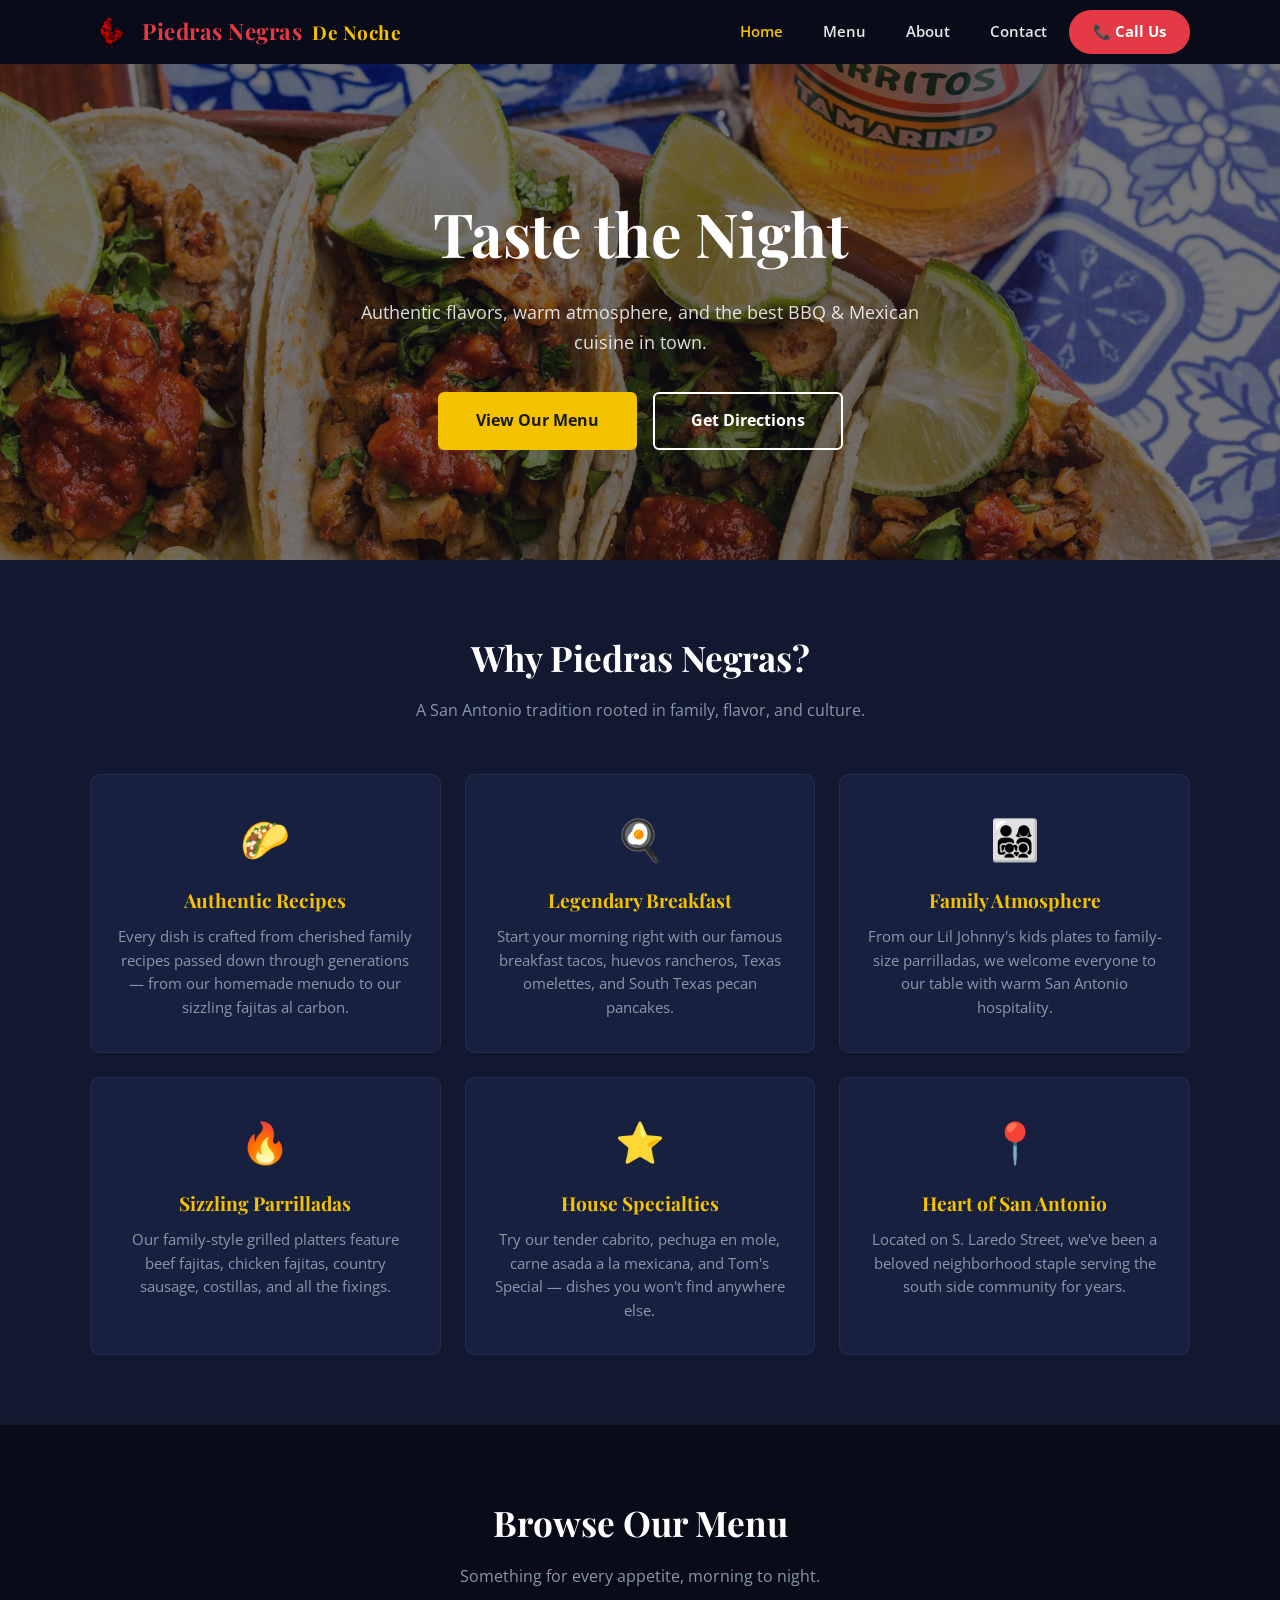
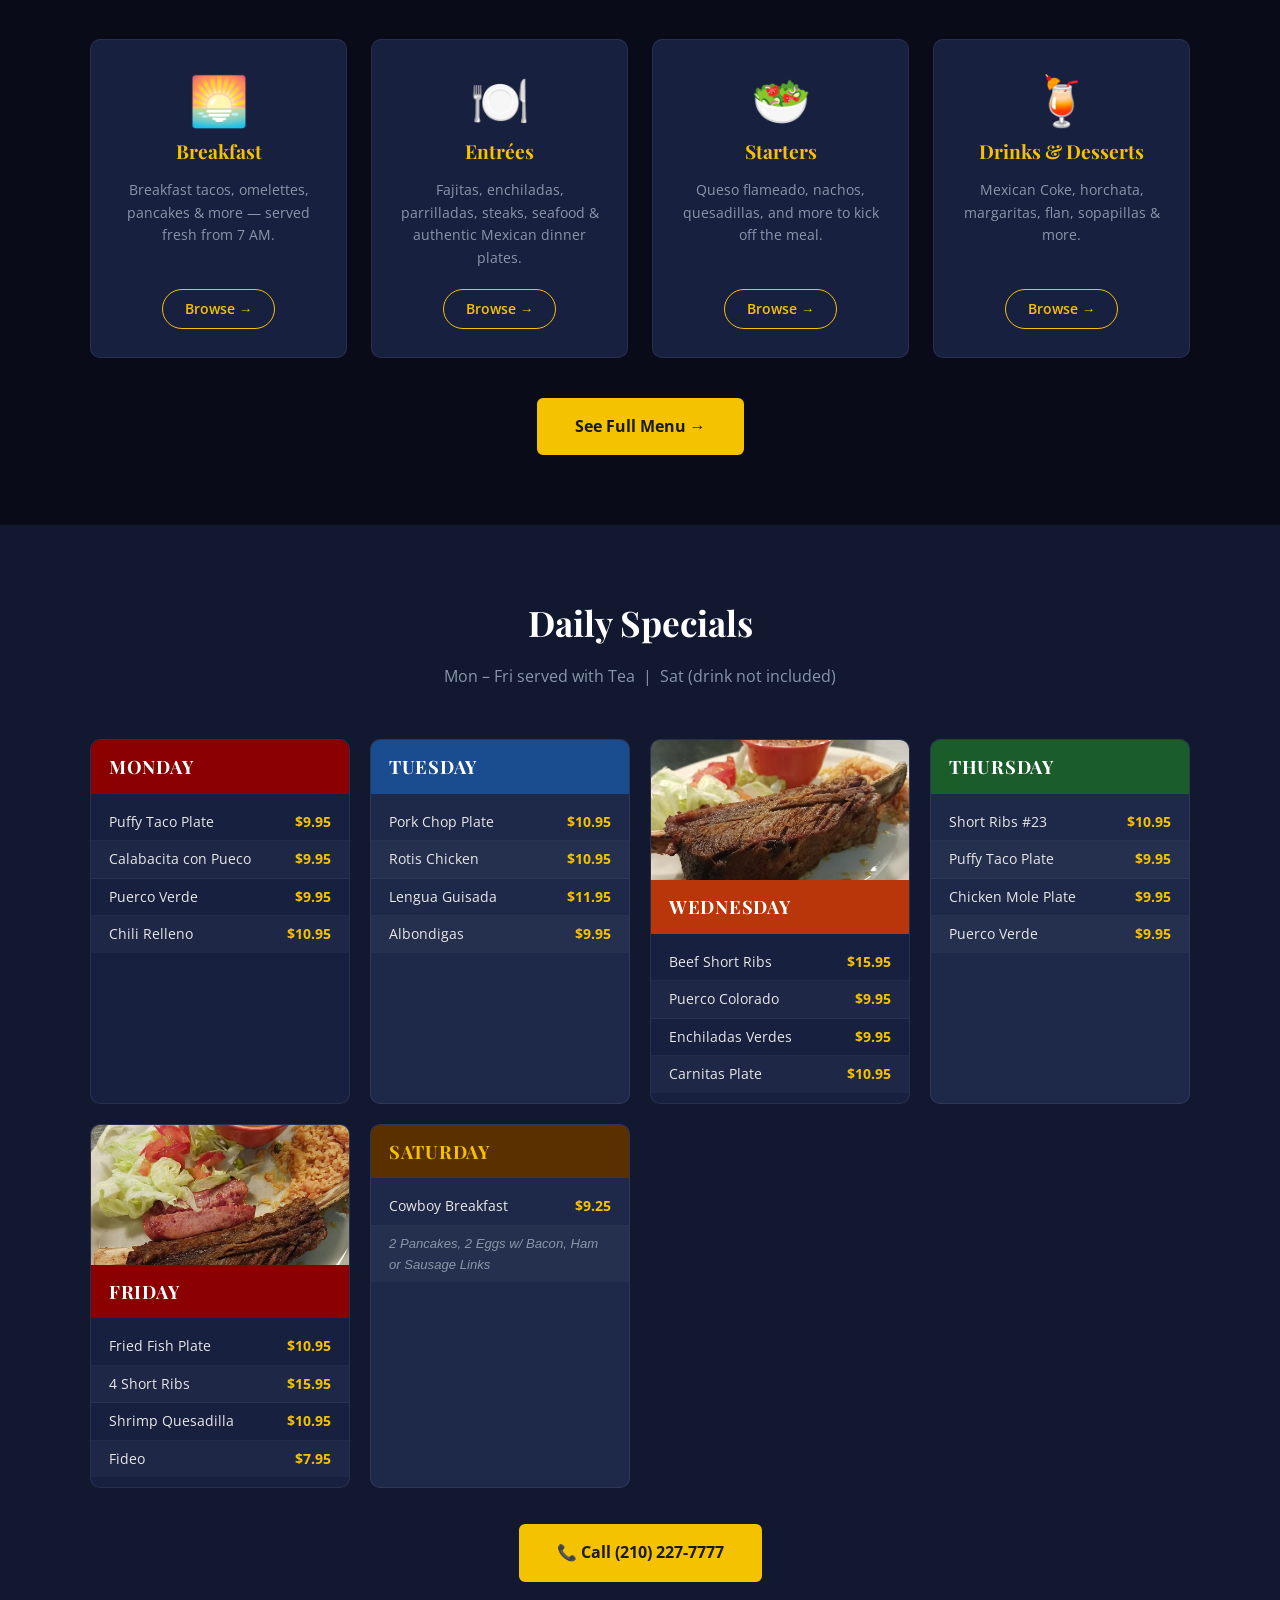
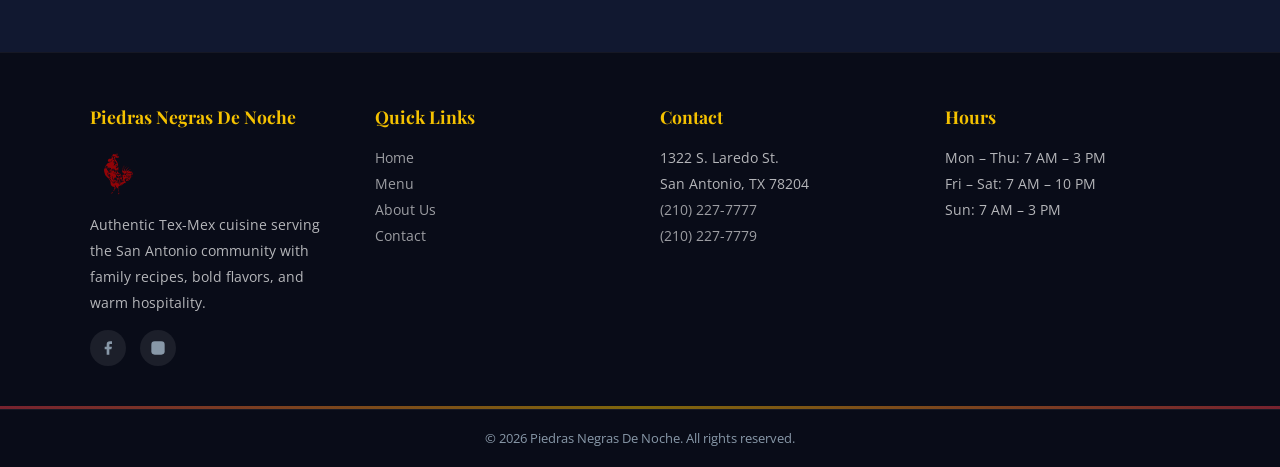
==== commit b16365a1: "Updated with Images of Food" ====
--- a/index.html
+++ b/index.html
@@ -153,6 +153,7 @@
         </div>
 
         <div class="special-day">
+          <img src="images/food/Beef Short Rib Plate 2.jpg" alt="Beef Short Ribs" class="special-day-img" loading="lazy">
           <div class="special-day-header wednesday">Wednesday</div>
           <ul>
             <li><span>Beef Short Ribs</span><span>$15.95</span></li>
@@ -173,6 +174,7 @@
         </div>
 
         <div class="special-day">
+          <img src="images/food/Beef Short Rib Plate 3.jpg" alt="Beef Short Ribs" class="special-day-img" loading="lazy">
           <div class="special-day-header friday">Friday</div>
           <ul>
             <li><span>Fried Fish Plate</span><span>$10.95</span></li>
--- a/css/styles.css
+++ b/css/styles.css
@@ -462,6 +462,44 @@
   white-space: nowrap;
 }
 
+.menu-item--has-img {
+  flex-direction: column;
+  align-items: stretch;
+  padding: 0;
+  overflow: hidden;
+  border-radius: 8px;
+  border-bottom: none;
+}
+.menu-item--has-img .menu-item-img {
+  width: 100%;
+  height: 180px;
+  object-fit: cover;
+  display: block;
+}
+.menu-item--has-img .menu-item-info {
+  padding: 0.65rem 0.85rem 0;
+}
+.menu-item--has-img .menu-item-price {
+  padding: 0.2rem 0.85rem 0.65rem;
+}
+
+.breakfast-gallery {
+  display: flex;
+  gap: 0.5rem;
+  overflow-x: auto;
+  padding: 0.5rem 0 1rem;
+  scroll-snap-type: x mandatory;
+  -webkit-overflow-scrolling: touch;
+}
+.breakfast-gallery-img {
+  flex: 0 0 auto;
+  width: 220px;
+  height: 150px;
+  object-fit: cover;
+  border-radius: 8px;
+  scroll-snap-align: start;
+}
+
 /* Menu search */
 .menu-search-wrapper {
   max-width: 420px;
@@ -977,6 +1015,14 @@
 .special-day-header.thursday  { background: #1a5c2a; color: #fff; }
 .special-day-header.friday    { background: #8B0000; color: #fff; }
 .special-day-header.saturday  { background: #5a3000; color: #f5c200; }
+
+.special-day-img {
+  width: 100%;
+  height: 140px;
+  object-fit: cover;
+  display: block;
+  border-radius: 8px 8px 0 0;
+}
 
 .special-day ul {
   list-style: none;
